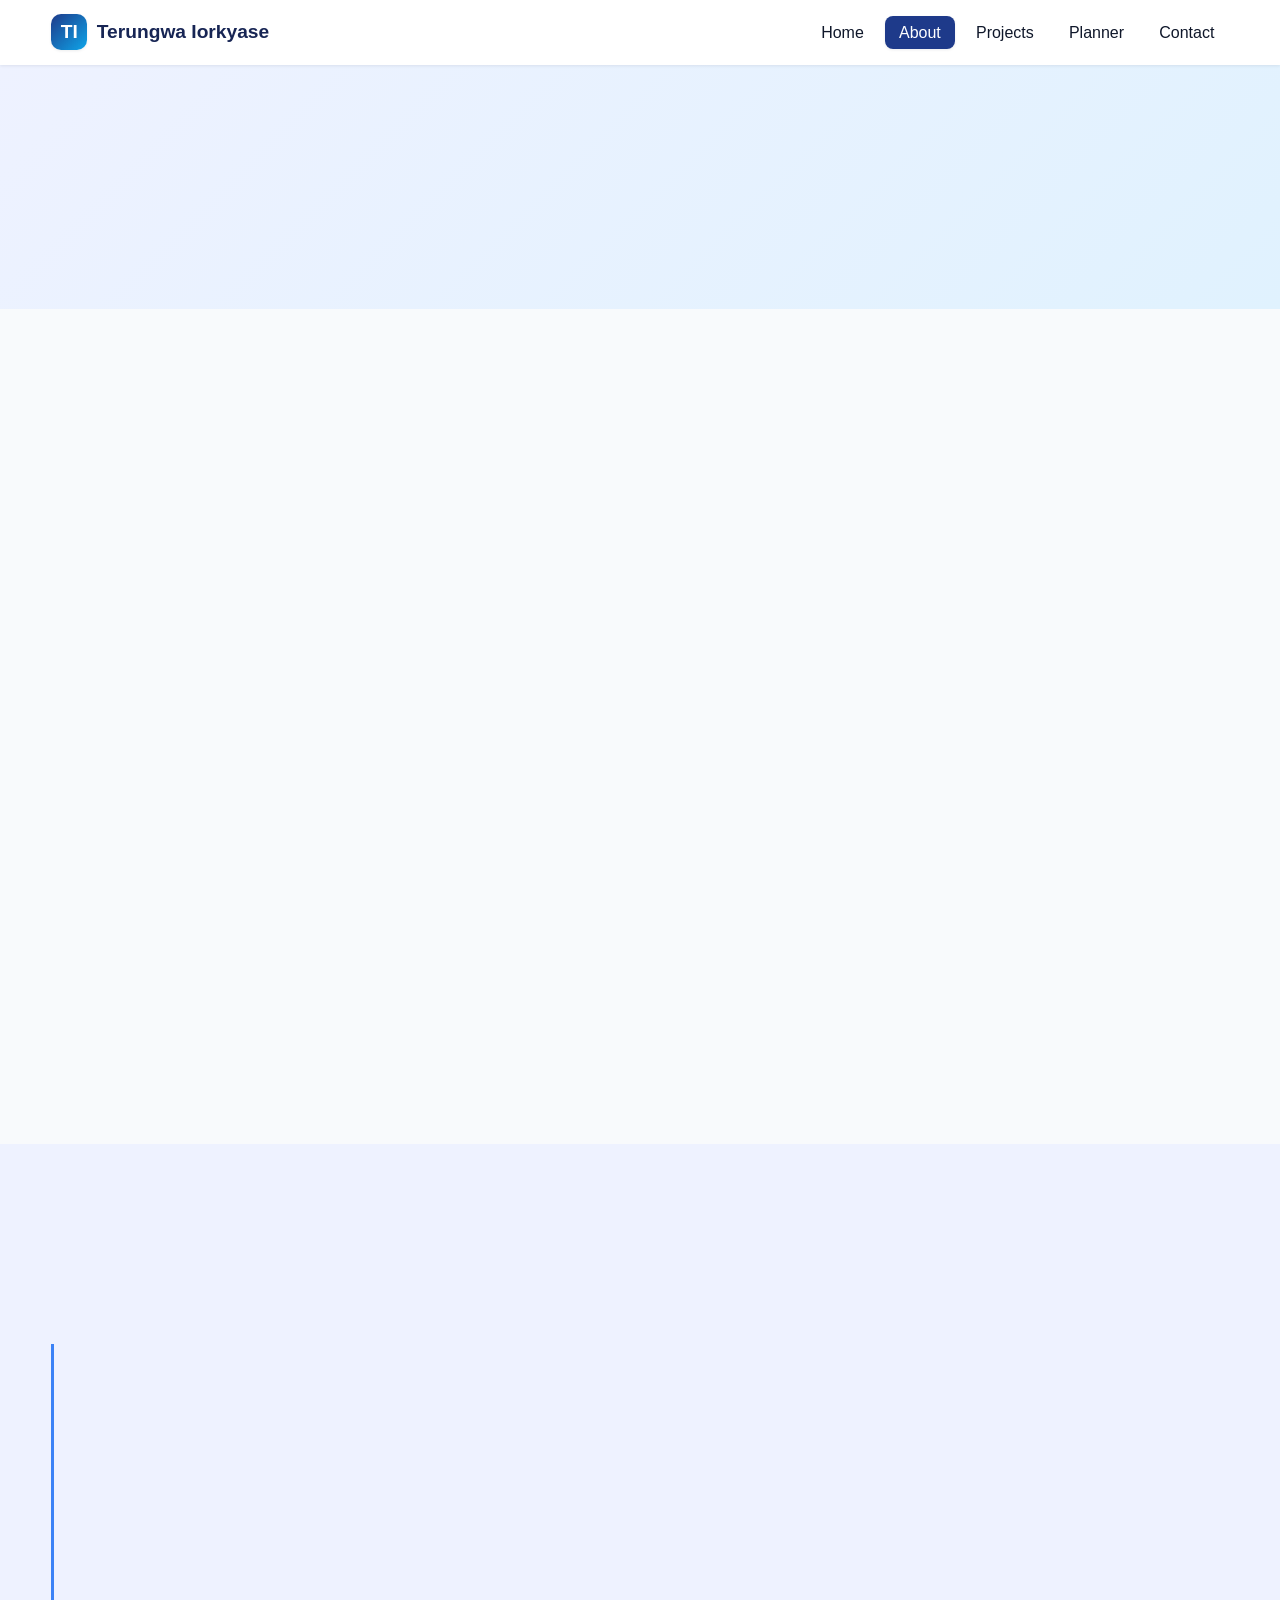
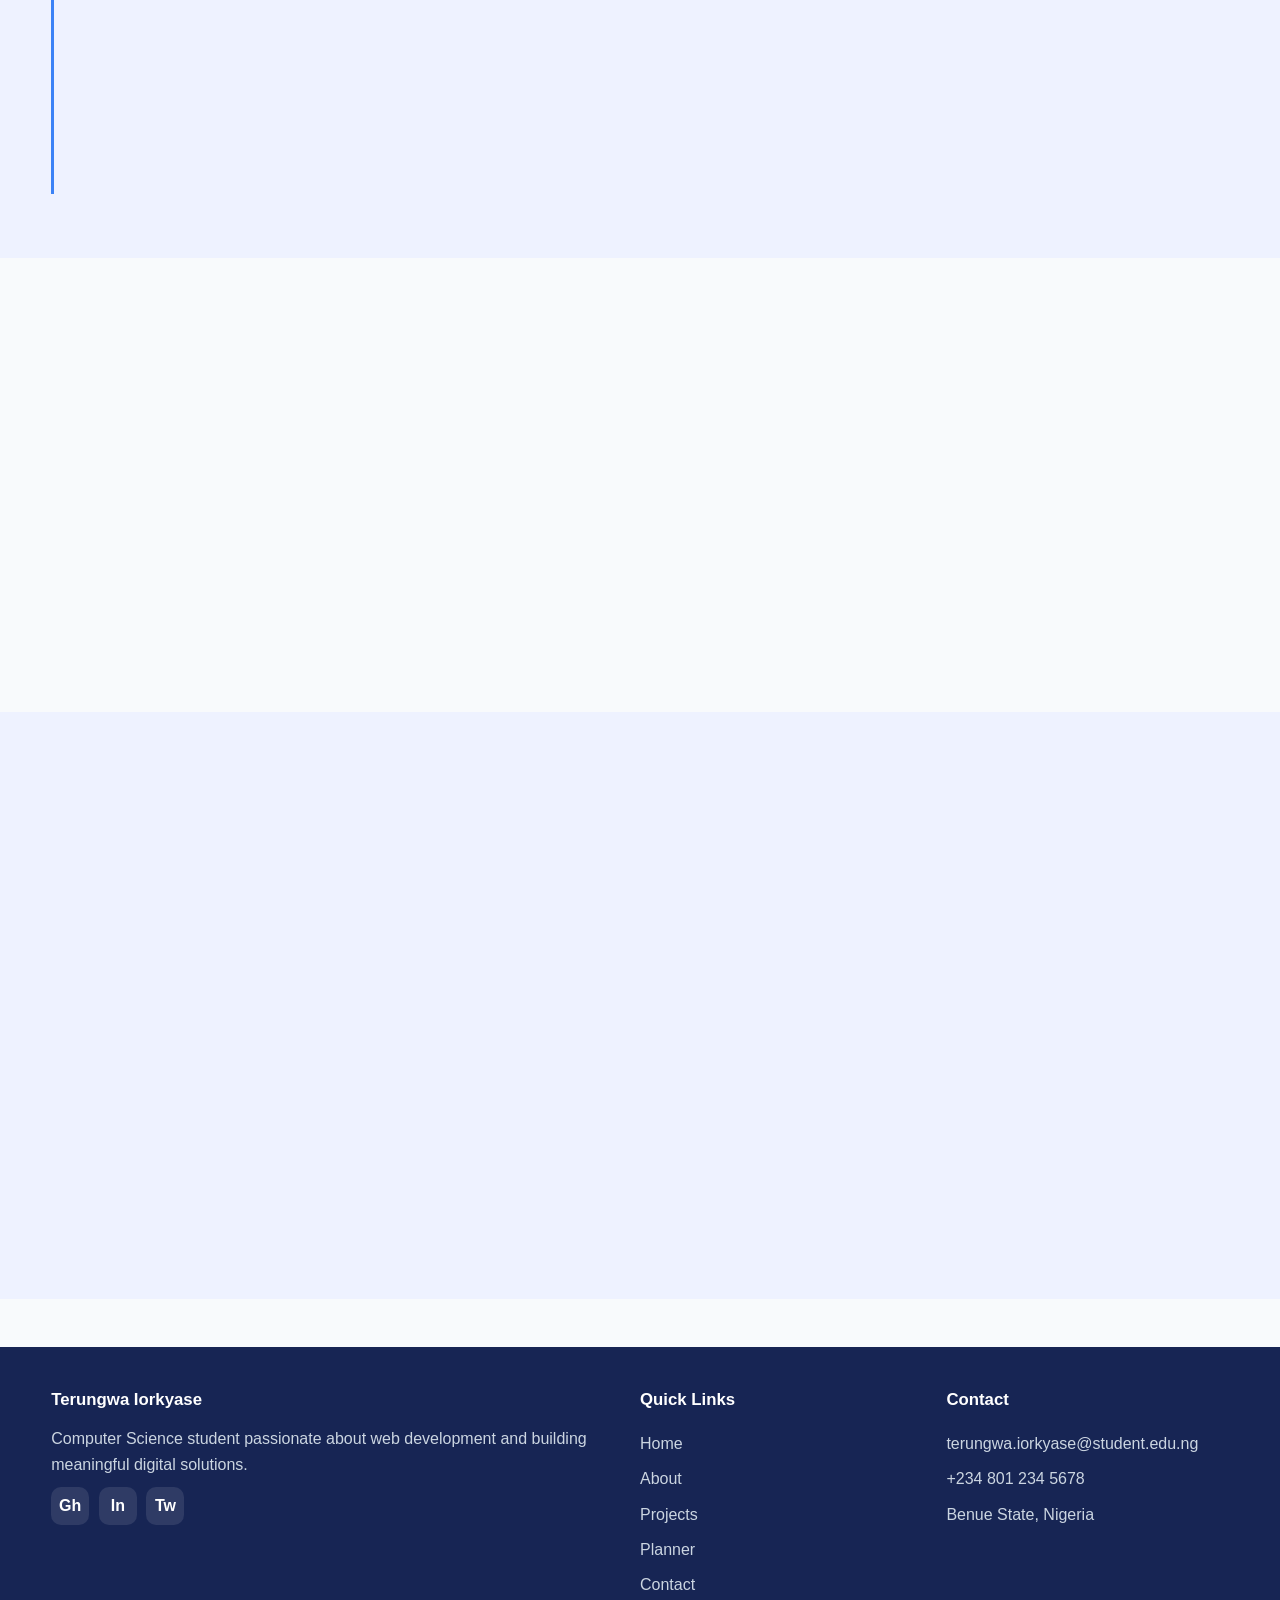
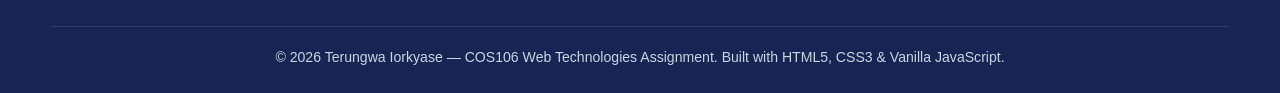
==== about.html @ b5530bde "Add about page" ====
<!DOCTYPE html>
<html lang="en">
<head>
  <meta charset="UTF-8" />
  <meta name="viewport" content="width=device-width, initial-scale=1.0" />
  <meta name="description" content="About Terungwa Iorkyase - biography, education, skills and aspirations." />
  <title>About | Terungwa Iorkyase</title>
  <link rel="stylesheet" href="css/style.css" />
</head>
<body>

  <!-- ===== Site Header & Navigation ===== -->
  <header class="site-header">
    <div class="container">
      <nav class="nav" aria-label="Main navigation">
        <a href="index.html" class="brand">
          <span class="logo-dot">TI</span>
          <span>Terungwa Iorkyase</span>
        </a>
        <button class="nav-toggle" aria-label="Toggle navigation" aria-expanded="false">
          <span></span><span></span><span></span>
        </button>
        <ul class="nav-links" id="navLinks">
          <li><a href="index.html">Home</a></li>
          <li><a href="about.html" class="active">About</a></li>
          <li><a href="projects.html">Projects</a></li>
          <li><a href="planner.html">Planner</a></li>
          <li><a href="contact.html">Contact</a></li>
        </ul>
      </nav>
    </div>
  </header>

  <main>

    <!-- ===== Page Banner ===== -->
    <section class="hero" style="padding:2.5rem 0;">
      <div class="container">
        <div class="hero-text fade-in" style="text-align:center;max-width:720px;margin:0 auto;">
          <span class="role">Get to know me</span>
          <h1>About Me</h1>
          <p>My background, my skills, and the goals that keep me motivated.</p>
        </div>
      </div>
    </section>

    <!-- ===== Biography & Skills ===== -->
    <section class="section">
      <div class="container">
        <div class="about-grid">

          <!-- Biography card with profile photo -->
          <article class="bio-card fade-in">

            <!-- Profile photo on About page -->
            <div class="about-profile-photo">
              <!--
                PHOTO: Copy your photo (IMG-20260718-WA0040.jpg)
                into images/ and rename it student.jpg.
              -->
              <img src="images/student.jpeg" alt="Terungwa Iorkyase profile photograph" />
            </div>

            <h3>Biography</h3>
            <p>
              My name is Terungwa Iorkyase, a 200-Level Computer Science student
              committed to learning and growing in the field of Information Technology.
              I am currently enrolled in the COS106 Web Technologies course, which
              has deepened my passion for building websites and digital systems.
            </p>
            <p>
              I believe that technology is a powerful tool for solving real-world
              problems, and I am determined to use my education to make a meaningful
              contribution to my community and to the tech industry in Nigeria.
            </p>

            <h3 style="margin-top:1.5rem;">Career Aspirations</h3>
            <p>
              My goal is to become a professional web developer and software engineer.
              I aspire to work on innovative digital products that improve access to
              education, healthcare and government services across Africa. I also hope
              to mentor young students in my community to pursue STEM careers.
            </p>
          </article>

          <!-- Technical Skills card -->
          <aside class="bio-card fade-in">
            <h3>Technical Skills</h3>
            <div class="skill">
              <div class="skill-head"><span>HTML5 &amp; CSS3</span><span>75%</span></div>
              <div class="bar"><div class="bar-fill" data-width="75"></div></div>
            </div>
            <div class="skill">
              <div class="skill-head"><span>JavaScript</span><span>60%</span></div>
              <div class="bar"><div class="bar-fill" data-width="60"></div></div>
            </div>
            <div class="skill">
              <div class="skill-head"><span>Python</span><span>55%</span></div>
              <div class="bar"><div class="bar-fill" data-width="55"></div></div>
            </div>
            <div class="skill">
              <div class="skill-head"><span>C Programming</span><span>65%</span></div>
              <div class="bar"><div class="bar-fill" data-width="65"></div></div>
            </div>
            <div class="skill">
              <div class="skill-head"><span>Microsoft Office Suite</span><span>85%</span></div>
              <div class="bar"><div class="bar-fill" data-width="85"></div></div>
            </div>
            <div class="skill">
              <div class="skill-head"><span>Problem Solving</span><span>70%</span></div>
              <div class="bar"><div class="bar-fill" data-width="70"></div></div>
            </div>
          </aside>

        </div>
      </div>
    </section>

    <!-- ===== Educational Timeline ===== -->
    <section class="section" style="background:#eef2ff;">
      <div class="container">
        <h2 class="section-title fade-in">Educational Timeline</h2>
        <p class="section-subtitle fade-in">My academic journey so far</p>
        <div class="timeline">
          <div class="timeline-item fade-in">
            <span class="year">2024 &ndash; Present</span>
            <h4>B.Sc. Computer Science &mdash; 200 Level</h4>
            <p>Currently studying at a Nigerian university, taking core courses in Web Technologies (COS106),
               Data Structures, Object-Oriented Programming and Database Management Systems.</p>
          </div>
          <div class="timeline-item fade-in">
            <span class="year">2023 &ndash; 2024</span>
            <h4>B.Sc. Computer Science &mdash; 100 Level</h4>
            <p>Completed first-year courses including Introduction to Computing, Use of English,
               Mathematics for Computing and Introduction to Programming (C language).</p>
          </div>
          <div class="timeline-item fade-in">
            <span class="year">2020 &ndash; 2023</span>
            <h4>Senior Secondary School Certificate (SSCE)</h4>
            <p>Completed WAEC examinations with credits in Mathematics, English Language,
               Physics, Chemistry and Computer Studies. Obtained JAMB UTME for university admission.</p>
          </div>
          <div class="timeline-item fade-in">
            <span class="year">2026</span>
            <h4>COS106 Web Technologies Practical Project</h4>
            <p>Designed and developed this multi-page student portfolio website using only
               HTML5, CSS3 and Vanilla JavaScript as part of the practical examination.</p>
          </div>
        </div>
      </div>
    </section>

    <!-- ===== Hobbies, Interests & Languages ===== -->
    <section class="section">
      <div class="container">
        <div class="two-col">
          <article class="list-card fade-in">
            <h3>Hobbies &amp; Interests</h3>
            <ul>
              <li>Browsing technology news and tutorials</li>
              <li>Watching educational YouTube channels</li>
              <li>Playing football with friends</li>
              <li>Listening to gospel and contemporary music</li>
              <li>Reading motivational and self-development books</li>
              <li>Helping classmates understand course material</li>
            </ul>
          </article>
          <article class="list-card fade-in">
            <h3>Favourite Programming Languages</h3>
            <ul>
              <li>JavaScript &mdash; for interactive web pages</li>
              <li>Python &mdash; for scripting and automation</li>
              <li>C &mdash; for understanding system fundamentals</li>
              <li>HTML5 &mdash; the foundation of every web page</li>
              <li>CSS3 &mdash; for beautiful, responsive layouts</li>
            </ul>
          </article>
        </div>
      </div>
    </section>

    <!-- ===== Personal Strengths Table ===== -->
    <section class="section" style="background:#eef2ff;">
      <div class="container">
        <h2 class="section-title fade-in">Personal Strengths</h2>
        <p class="section-subtitle fade-in">Qualities that support my academic and professional growth</p>
        <div class="table-wrap fade-in">
          <table>
            <thead>
              <tr>
                <th>Strength</th>
                <th>Description</th>
                <th>Level</th>
              </tr>
            </thead>
            <tbody>
              <tr>
                <td>Dedication</td>
                <td>Committed to completing tasks and assignments on time</td>
                <td>High</td>
              </tr>
              <tr>
                <td>Teamwork</td>
                <td>Works cooperatively with course mates on group assignments</td>
                <td>High</td>
              </tr>
              <tr>
                <td>Curiosity</td>
                <td>Eager to learn new technologies and concepts independently</td>
                <td>High</td>
              </tr>
              <tr>
                <td>Communication</td>
                <td>Able to explain ideas clearly in written and spoken form</td>
                <td>Intermediate</td>
              </tr>
              <tr>
                <td>Adaptability</td>
                <td>Adjusts quickly to new tools, environments and instructions</td>
                <td>High</td>
              </tr>
            </tbody>
          </table>
        </div>
      </div>
    </section>

  </main>

  <!-- ===== Footer ===== -->
  <footer class="site-footer">
    <div class="container">
      <div class="footer-grid">
        <div class="footer-col">
          <h4>Terungwa Iorkyase</h4>
          <p>Computer Science student passionate about web development and building meaningful digital solutions.</p>
          <div class="social-links">
            <a href="#" aria-label="GitHub">Gh</a>
            <a href="#" aria-label="LinkedIn">In</a>
            <a href="#" aria-label="Twitter">Tw</a>
          </div>
        </div>
        <div class="footer-col">
          <h4>Quick Links</h4>
          <a href="index.html">Home</a>
          <a href="about.html">About</a>
          <a href="projects.html">Projects</a>
          <a href="planner.html">Planner</a>
          <a href="contact.html">Contact</a>
        </div>
        <div class="footer-col">
          <h4>Contact</h4>
          <a href="mailto:terungwa.iorkyase@student.edu.ng">terungwa.iorkyase@student.edu.ng</a>
          <a href="tel:+2348012345678">+234 801 234 5678</a>
          <a href="#">Benue State, Nigeria</a>
        </div>
      </div>
      <div class="footer-bottom">
        &copy; 2026 Terungwa Iorkyase &mdash; COS106 Web Technologies Assignment.
        Built with HTML5, CSS3 &amp; Vanilla JavaScript.
      </div>
    </div>
  </footer>

  <button class="back-top" aria-label="Back to top">&uarr;</button>
  <script src="js/animation.js"></script>
</body>
</html>
---- css/style.css ----
/* =========================================================
   Student Portfolio & Academic Management - Stylesheet
   COS106 Web Technologies Practical Assignment
   Mobile-first | Flexbox | Grid | CSS Variables
   ========================================================= */

/* ---------- CSS Variables ---------- */
:root {
  --primary: #1e3a8a;
  --primary-dark: #172554;
  --primary-light: #3b82f6;
  --secondary: #0ea5e9;
  --accent: #f59e0b;
  --success: #16a34a;
  --warning: #f59e0b;
  --error: #dc2626;
  --bg: #f8fafc;
  --surface: #ffffff;
  --text: #0f172a;
  --text-muted: #64748b;
  --border: #e2e8f0;
  --shadow-sm: 0 1px 3px rgba(15, 23, 42, 0.08);
  --shadow-md: 0 4px 12px rgba(15, 23, 42, 0.10);
  --shadow-lg: 0 12px 32px rgba(15, 23, 42, 0.14);
  --radius-sm: 8px;
  --radius-md: 14px;
  --radius-lg: 22px;
  --transition: 0.3s ease;
  --font: "Segoe UI", Tahoma, Arial, sans-serif;
  --max-width: 1180px;
}

/* ---------- Reset ---------- */
* {
  margin: 0;
  padding: 0;
  box-sizing: border-box;
}

html {
  scroll-behavior: smooth;
}

body {
  font-family: var(--font);
  color: var(--text);
  background: var(--bg);
  line-height: 1.6;
  overflow-x: hidden;
}

a {
  text-decoration: none;
  color: inherit;
}

ul {
  list-style: none;
}

img {
  max-width: 100%;
  display: block;
}

/* ---------- Layout helpers ---------- */
.container {
  width: 92%;
  max-width: var(--max-width);
  margin: 0 auto;
}

.section {
  padding: 4rem 0;
}

.section-title {
  font-size: 1.9rem;
  color: var(--primary-dark);
  text-align: center;
  margin-bottom: 0.5rem;
  position: relative;
}

.section-subtitle {
  text-align: center;
  color: var(--text-muted);
  margin-bottom: 2.5rem;
}

.section-title::after {
  content: "";
  display: block;
  width: 60px;
  height: 4px;
  background: var(--accent);
  margin: 0.6rem auto 0;
  border-radius: 4px;
}

/* ---------- Header & Navigation ---------- */
.site-header {
  position: sticky;
  top: 0;
  z-index: 100;
  background: rgba(255, 255, 255, 0.92);
  backdrop-filter: blur(10px);
  box-shadow: var(--shadow-sm);
}

.nav {
  display: flex;
  align-items: center;
  justify-content: space-between;
  padding: 0.9rem 0;
}

.brand {
  display: flex;
  align-items: center;
  gap: 0.6rem;
  font-weight: 700;
  font-size: 1.2rem;
  color: var(--primary-dark);
}

.brand .logo-dot {
  width: 36px;
  height: 36px;
  border-radius: 10px;
  background: linear-gradient(135deg, var(--primary), var(--secondary));
  display: grid;
  place-items: center;
  color: #fff;
  font-weight: 800;
  box-shadow: var(--shadow-sm);
}

.nav-links {
  display: flex;
  gap: 0.4rem;
  align-items: center;
}

.nav-links a {
  padding: 0.5rem 0.9rem;
  border-radius: var(--radius-sm);
  font-weight: 500;
  color: var(--text);
  transition: var(--transition);
}

.nav-links a:hover {
  background: var(--primary);
  color: #fff;
}

.nav-links a.active {
  background: var(--primary);
  color: #fff;
  box-shadow: var(--shadow-sm);
}

.nav-toggle {
  display: none;
  flex-direction: column;
  gap: 5px;
  background: none;
  border: none;
  cursor: pointer;
  padding: 6px;
}

.nav-toggle span {
  width: 26px;
  height: 3px;
  background: var(--primary-dark);
  border-radius: 3px;
  transition: var(--transition);
}

/* ---------- Buttons ---------- */
.btn {
  display: inline-flex;
  align-items: center;
  gap: 0.5rem;
  padding: 0.75rem 1.4rem;
  border-radius: var(--radius-sm);
  font-weight: 600;
  border: 2px solid transparent;
  cursor: pointer;
  transition: var(--transition);
  font-size: 0.95rem;
}

.btn-primary {
  background: var(--primary);
  color: #fff;
  box-shadow: var(--shadow-sm);
}

.btn-primary:hover {
  background: var(--primary-dark);
  transform: translateY(-2px);
  box-shadow: var(--shadow-md);
}

.btn-outline {
  background: transparent;
  border-color: var(--primary);
  color: var(--primary);
}

.btn-outline:hover {
  background: var(--primary);
  color: #fff;
  transform: translateY(-2px);
}

.btn-accent {
  background: var(--accent);
  color: #fff;
}

.btn-accent:hover {
  background: #d97706;
  transform: translateY(-2px);
}

.btn-ghost {
  background: transparent;
  color: var(--text-muted);
  border-color: var(--border);
}

.btn-ghost:hover {
  background: var(--surface);
  color: var(--primary);
}

/* ---------- Hero ---------- */
.hero {
  position: relative;
  padding: 4rem 0 3rem;
  background: linear-gradient(135deg, #eef2ff 0%, #e0f2fe 100%);
  overflow: hidden;
}

.hero-grid {
  display: grid;
  grid-template-columns: 1fr;
  gap: 2.5rem;
  align-items: center;
}

.hero-text h1 {
  font-size: 2.4rem;
  line-height: 1.15;
  color: var(--primary-dark);
  margin-bottom: 0.6rem;
}

.hero-text .role {
  color: var(--secondary);
  font-weight: 600;
  font-size: 1.05rem;
  margin-bottom: 1rem;
  display: inline-block;
}

.hero-text p {
  color: var(--text-muted);
  margin-bottom: 1.6rem;
  max-width: 540px;
}

.hero-actions {
  display: flex;
  gap: 0.8rem;
  flex-wrap: wrap;
}

.hero-photo {
  justify-self: center;
  position: relative;
}

.hero-photo .photo-frame {
  width: 280px;
  height: 320px;
  border-radius: var(--radius-lg);
  background: linear-gradient(135deg, var(--primary), var(--secondary));
  padding: 6px;
  box-shadow: var(--shadow-lg);
  transform: rotate(-3deg);
  transition: var(--transition);
}

.hero-photo .photo-frame:hover {
  transform: rotate(0deg) scale(1.02);
}

.hero-photo .photo-frame img {
  width: 100%;
  height: 100%;
  object-fit: cover;
  object-position: top center;
  border-radius: calc(var(--radius-lg) - 6px);
}

.hero-blob {
  position: absolute;
  width: 320px;
  height: 320px;
  background: radial-gradient(circle, rgba(14, 165, 233, 0.25), transparent 70%);
  top: -40px;
  right: -60px;
  z-index: -1;
  filter: blur(20px);
}

/* ---------- Skills preview ---------- */
.skills-preview {
  display: flex;
  flex-wrap: wrap;
  gap: 0.6rem;
  margin-top: 1.4rem;
}

.chip {
  background: var(--surface);
  padding: 0.4rem 0.9rem;
  border-radius: 999px;
  font-size: 0.85rem;
  font-weight: 500;
  color: var(--primary-dark);
  box-shadow: var(--shadow-sm);
  border: 1px solid var(--border);
}

/* ---------- Stats cards ---------- */
.stats-grid {
  display: grid;
  grid-template-columns: repeat(auto-fit, minmax(160px, 1fr));
  gap: 1.2rem;
}

.stat-card {
  background: var(--surface);
  padding: 1.6rem 1.2rem;
  border-radius: var(--radius-md);
  text-align: center;
  box-shadow: var(--shadow-sm);
  border: 1px solid var(--border);
  transition: var(--transition);
}

.stat-card:hover {
  transform: translateY(-4px);
  box-shadow: var(--shadow-md);
}

.stat-card .stat-num {
  font-size: 2.2rem;
  font-weight: 800;
  color: var(--primary);
  display: block;
}

.stat-card .stat-label {
  color: var(--text-muted);
  font-size: 0.9rem;
  margin-top: 0.3rem;
}

/* ---------- Featured project ---------- */
.featured {
  display: grid;
  grid-template-columns: 1fr;
  gap: 2rem;
  align-items: center;
  background: var(--surface);
  padding: 2rem;
  border-radius: var(--radius-lg);
  box-shadow: var(--shadow-md);
  border: 1px solid var(--border);
}

.featured img {
  border-radius: var(--radius-md);
  width: 100%;
  height: 240px;
  object-fit: cover;
}

.featured h3 {
  color: var(--primary-dark);
  margin-bottom: 0.6rem;
}

.featured p {
  color: var(--text-muted);
  margin-bottom: 1rem;
}

/* ---------- Quote ---------- */
.quote {
  text-align: center;
  padding: 3rem 1rem;
  background: linear-gradient(135deg, var(--primary-dark), var(--primary));
  color: #fff;
  border-radius: var(--radius-lg);
  position: relative;
  overflow: hidden;
}

.quote::before {
  content: "\201C";
  position: absolute;
  top: -20px;
  left: 20px;
  font-size: 9rem;
  opacity: 0.15;
  font-family: Georgia, serif;
}

.quote p {
  font-size: 1.3rem;
  font-style: italic;
  max-width: 700px;
  margin: 0 auto 0.8rem;
}

.quote span {
  display: block;
  font-weight: 600;
  opacity: 0.85;
}

/* ---------- About page ---------- */
.about-grid {
  display: grid;
  grid-template-columns: 1fr;
  gap: 2rem;
}

.bio-card {
  background: var(--surface);
  padding: 2rem;
  border-radius: var(--radius-md);
  box-shadow: var(--shadow-sm);
  border: 1px solid var(--border);
}

.bio-card h3 {
  color: var(--primary-dark);
  margin-bottom: 0.8rem;
}

.bio-card p {
  color: var(--text-muted);
  margin-bottom: 0.8rem;
}

/* About profile photo */
.about-profile-photo {
  width: 180px;
  height: 200px;
  border-radius: var(--radius-md);
  overflow: hidden;
  margin: 0 auto 1.5rem;
  border: 4px solid var(--primary-light);
  box-shadow: var(--shadow-md);
}

.about-profile-photo img {
  width: 100%;
  height: 100%;
  object-fit: cover;
  object-position: top center;
}

/* Skills progress bars */
.skill {
  margin-bottom: 1rem;
}

.skill-head {
  display: flex;
  justify-content: space-between;
  margin-bottom: 0.35rem;
  font-weight: 500;
  font-size: 0.92rem;
}

.bar {
  height: 10px;
  background: var(--border);
  border-radius: 999px;
  overflow: hidden;
}

.bar-fill {
  height: 100%;
  background: linear-gradient(90deg, var(--primary), var(--secondary));
  border-radius: 999px;
  width: 0;
  transition: width 1.2s ease;
}

/* Timeline */
.timeline {
  position: relative;
  margin-top: 1.5rem;
  padding-left: 1.5rem;
  border-left: 3px solid var(--primary-light);
}

.timeline-item {
  position: relative;
  padding: 0 0 1.5rem 1.2rem;
}

.timeline-item::before {
  content: "";
  position: absolute;
  left: -1.65rem;
  top: 4px;
  width: 14px;
  height: 14px;
  background: var(--accent);
  border: 3px solid var(--surface);
  border-radius: 50%;
  box-shadow: var(--shadow-sm);
}

.timeline-item .year {
  font-weight: 700;
  color: var(--primary);
  font-size: 0.9rem;
}

.timeline-item h4 {
  margin: 0.2rem 0 0.3rem;
  color: var(--primary-dark);
}

.timeline-item p {
  color: var(--text-muted);
  font-size: 0.92rem;
}

/* Hobbies / interests lists */
.two-col {
  display: grid;
  grid-template-columns: 1fr;
  gap: 1.5rem;
}

.list-card {
  background: var(--surface);
  padding: 1.5rem;
  border-radius: var(--radius-md);
  box-shadow: var(--shadow-sm);
  border: 1px solid var(--border);
}

.list-card h3 {
  color: var(--primary-dark);
  margin-bottom: 0.8rem;
  font-size: 1.1rem;
}

.list-card ul li {
  padding: 0.4rem 0;
  color: var(--text-muted);
  border-bottom: 1px dashed var(--border);
  display: flex;
  align-items: center;
  gap: 0.5rem;
}

.list-card ul li:last-child {
  border-bottom: none;
}

.list-card ul li::before {
  content: "\25B8";
  color: var(--accent);
  font-weight: 800;
}

/* Table */
.table-wrap {
  overflow-x: auto;
  border-radius: var(--radius-md);
  box-shadow: var(--shadow-sm);
}

table {
  width: 100%;
  border-collapse: collapse;
  background: var(--surface);
}

th,
td {
  padding: 0.85rem 1rem;
  text-align: left;
  border-bottom: 1px solid var(--border);
}

th {
  background: var(--primary);
  color: #fff;
  font-weight: 600;
}

tr:hover td {
  background: #f1f5f9;
}

/* ---------- Projects page ---------- */
.projects-grid {
  display: grid;
  grid-template-columns: repeat(auto-fit, minmax(280px, 1fr));
  gap: 1.6rem;
}

.project-card {
  background: var(--surface);
  border-radius: var(--radius-md);
  overflow: hidden;
  box-shadow: var(--shadow-sm);
  border: 1px solid var(--border);
  transition: var(--transition);
  display: flex;
  flex-direction: column;
}

.project-card:hover {
  transform: translateY(-6px);
  box-shadow: var(--shadow-lg);
}

.project-card .thumb {
  height: 180px;
  overflow: hidden;
}

.project-card .thumb img {
  width: 100%;
  height: 100%;
  object-fit: cover;
  transition: transform 0.5s ease;
}

.project-card:hover .thumb img {
  transform: scale(1.08);
}

.project-card .body {
  padding: 1.2rem;
  display: flex;
  flex-direction: column;
  flex: 1;
}

.project-card h3 {
  color: var(--primary-dark);
  margin-bottom: 0.5rem;
}

.project-card p {
  color: var(--text-muted);
  font-size: 0.93rem;
  margin-bottom: 0.9rem;
  flex: 1;
}

/* Sample project badge */
.sample-badge {
  display: inline-block;
  background: #fef3c7;
  color: #b45309;
  font-size: 0.72rem;
  font-weight: 700;
  padding: 0.2rem 0.6rem;
  border-radius: 999px;
  margin-bottom: 0.5rem;
  text-transform: uppercase;
  letter-spacing: 0.05em;
}

.tech-tags {
  display: flex;
  flex-wrap: wrap;
  gap: 0.4rem;
  margin-bottom: 1rem;
}

.tech-tags span {
  background: #eef2ff;
  color: var(--primary);
  padding: 0.25rem 0.7rem;
  border-radius: 999px;
  font-size: 0.78rem;
  font-weight: 500;
}

.project-actions {
  display: flex;
  gap: 0.6rem;
}

.project-actions .btn {
  padding: 0.5rem 1rem;
  font-size: 0.85rem;
  flex: 1;
  justify-content: center;
}

/* ---------- Planner page ---------- */
.planner-stats {
  display: grid;
  grid-template-columns: repeat(auto-fit, minmax(140px, 1fr));
  gap: 1rem;
  margin-bottom: 2rem;
}

.planner-stat {
  background: var(--surface);
  padding: 1.2rem;
  border-radius: var(--radius-md);
  text-align: center;
  box-shadow: var(--shadow-sm);
  border: 1px solid var(--border);
}

.planner-stat .num {
  font-size: 2rem;
  font-weight: 800;
  color: var(--primary);
}

.planner-stat.pending .num {
  color: var(--warning);
}

.planner-stat.done .num {
  color: var(--success);
}

.planner-stat .label {
  color: var(--text-muted);
  font-size: 0.88rem;
}

.planner-form {
  display: flex;
  gap: 0.6rem;
  margin-bottom: 1.5rem;
  flex-wrap: wrap;
}

.planner-form input {
  flex: 1;
  min-width: 220px;
  padding: 0.75rem 1rem;
  border: 2px solid var(--border);
  border-radius: var(--radius-sm);
  font-size: 0.95rem;
  transition: var(--transition);
}

.planner-form input:focus {
  outline: none;
  border-color: var(--primary);
}

.planner-form select {
  padding: 0.75rem 1rem;
  border: 2px solid var(--border);
  border-radius: var(--radius-sm);
  background: var(--surface);
  font-size: 0.95rem;
  cursor: pointer;
}

.task-list {
  display: flex;
  flex-direction: column;
  gap: 0.7rem;
}

.task-item {
  display: flex;
  align-items: center;
  gap: 0.8rem;
  background: var(--surface);
  padding: 0.9rem 1.1rem;
  border-radius: var(--radius-sm);
  box-shadow: var(--shadow-sm);
  border: 1px solid var(--border);
  transition: var(--transition);
  animation: slideIn 0.3s ease;
}

.task-item:hover {
  box-shadow: var(--shadow-md);
}

.task-item input[type="checkbox"] {
  width: 20px;
  height: 20px;
  cursor: pointer;
  accent-color: var(--primary);
}

.task-item .task-text {
  flex: 1;
  font-size: 0.95rem;
}

.task-item.completed .task-text {
  text-decoration: line-through;
  color: var(--text-muted);
}

.task-item .priority-tag {
  font-size: 0.75rem;
  padding: 0.2rem 0.6rem;
  border-radius: 999px;
  font-weight: 600;
}

.priority-tag.high {
  background: #fee2e2;
  color: var(--error);
}

.priority-tag.medium {
  background: #fef3c7;
  color: #b45309;
}

.priority-tag.low {
  background: #dcfce7;
  color: var(--success);
}

.task-item .delete-btn {
  background: transparent;
  border: none;
  color: var(--error);
  cursor: pointer;
  font-size: 1.1rem;
  padding: 0.2rem 0.5rem;
  border-radius: var(--radius-sm);
  transition: var(--transition);
}

.task-item .delete-btn:hover {
  background: #fee2e2;
}

.empty-state {
  text-align: center;
  padding: 3rem 1rem;
  color: var(--text-muted);
}

.empty-state .icon {
  font-size: 3rem;
  margin-bottom: 0.8rem;
}

/* ---------- Contact page ---------- */
.contact-grid {
  display: grid;
  grid-template-columns: 1fr;
  gap: 2rem;
}

.contact-info {
  background: linear-gradient(135deg, var(--primary-dark), var(--primary));
  color: #fff;
  padding: 2rem;
  border-radius: var(--radius-md);
}

.contact-info h3 {
  margin-bottom: 1rem;
  font-size: 1.3rem;
}

.contact-info p {
  opacity: 0.9;
  margin-bottom: 1.4rem;
}

.contact-info ul li {
  padding: 0.6rem 0;
  display: flex;
  align-items: center;
  gap: 0.7rem;
  border-bottom: 1px solid rgba(255, 255, 255, 0.15);
}

.contact-info ul li:last-child {
  border-bottom: none;
}

.contact-info .ic {
  width: 32px;
  height: 32px;
  border-radius: 8px;
  background: rgba(255, 255, 255, 0.15);
  display: grid;
  place-items: center;
  font-weight: 700;
}

.contact-form {
  background: var(--surface);
  padding: 2rem;
  border-radius: var(--radius-md);
  box-shadow: var(--shadow-sm);
  border: 1px solid var(--border);
}

.form-group {
  margin-bottom: 1.1rem;
}

.form-group label {
  display: block;
  margin-bottom: 0.4rem;
  font-weight: 500;
  font-size: 0.92rem;
  color: var(--text);
}

.form-group input,
.form-group textarea,
.form-group select {
  width: 100%;
  padding: 0.75rem 1rem;
  border: 2px solid var(--border);
  border-radius: var(--radius-sm);
  font-size: 0.95rem;
  font-family: var(--font);
  transition: var(--transition);
}

.form-group input:focus,
.form-group textarea:focus {
  outline: none;
  border-color: var(--primary);
  box-shadow: 0 0 0 3px rgba(30, 58, 138, 0.1);
}

.form-group textarea {
  resize: vertical;
  min-height: 120px;
}

.form-group .error {
  color: var(--error);
  font-size: 0.82rem;
  margin-top: 0.3rem;
  display: none;
}

.form-group.invalid input,
.form-group.invalid textarea {
  border-color: var(--error);
}

.form-group.invalid .error {
  display: block;
}

.success-msg {
  background: #dcfce7;
  color: #166534;
  padding: 1rem 1.2rem;
  border-radius: var(--radius-sm);
  margin-bottom: 1rem;
  border: 1px solid #86efac;
  display: none;
  font-weight: 500;
}

.success-msg.show {
  display: block;
  animation: slideIn 0.4s ease;
}

/* ---------- Footer ---------- */
.site-footer {
  background: var(--primary-dark);
  color: #cbd5e1;
  padding: 2.5rem 0 1.5rem;
  margin-top: 3rem;
}

.footer-grid {
  display: grid;
  grid-template-columns: 1fr;
  gap: 1.5rem;
  margin-bottom: 1.5rem;
}

.footer-col h4 {
  color: #fff;
  margin-bottom: 0.8rem;
  font-size: 1.05rem;
}

.footer-col a {
  display: block;
  padding: 0.3rem 0;
  color: #cbd5e1;
  transition: var(--transition);
}

.footer-col a:hover {
  color: var(--accent);
  padding-left: 4px;
}

.footer-bottom {
  text-align: center;
  padding-top: 1.2rem;
  border-top: 1px solid rgba(255, 255, 255, 0.1);
  font-size: 0.88rem;
}

.social-links {
  display: flex;
  gap: 0.6rem;
  margin-top: 0.6rem;
}

.social-links a {
  width: 38px;
  height: 38px;
  border-radius: 10px;
  background: rgba(255, 255, 255, 0.1);
  display: grid;
  place-items: center;
  color: #fff;
  font-weight: 700;
  transition: var(--transition);
}

.social-links a:hover {
  background: var(--accent);
  transform: translateY(-2px);
}

/* ---------- Back to top button ---------- */
.back-top {
  position: fixed;
  bottom: 24px;
  right: 24px;
  width: 48px;
  height: 48px;
  border-radius: 50%;
  background: var(--primary);
  color: #fff;
  border: none;
  cursor: pointer;
  font-size: 1.3rem;
  box-shadow: var(--shadow-md);
  opacity: 0;
  visibility: hidden;
  transform: translateY(20px);
  transition: var(--transition);
  z-index: 90;
}

.back-top.show {
  opacity: 1;
  visibility: visible;
  transform: translateY(0);
}

.back-top:hover {
  background: var(--primary-dark);
  transform: translateY(-3px);
}

/* ---------- Animations ---------- */
@keyframes slideIn {
  from {
    opacity: 0;
    transform: translateY(10px);
  }
  to {
    opacity: 1;
    transform: translateY(0);
  }
}

.fade-in {
  opacity: 0;
  transform: translateY(30px);
  transition: opacity 0.7s ease, transform 0.7s ease;
}

.fade-in.visible {
  opacity: 1;
  transform: translateY(0);
}

/* ---------- Media Queries ---------- */
@media (min-width: 768px) {
  .hero-grid {
    grid-template-columns: 1.2fr 1fr;
  }
  .hero-text h1 {
    font-size: 3rem;
  }
  .featured {
    grid-template-columns: 1fr 1fr;
  }
  .about-grid {
    grid-template-columns: 1.5fr 1fr;
  }
  .two-col {
    grid-template-columns: 1fr 1fr;
  }
  .contact-grid {
    grid-template-columns: 1fr 1.4fr;
  }
  .footer-grid {
    grid-template-columns: 2fr 1fr 1fr;
  }
}

@media (max-width: 768px) {
  .nav-toggle {
    display: flex;
  }
  .nav-links {
    position: absolute;
    top: 100%;
    left: 0;
    right: 0;
    background: var(--surface);
    flex-direction: column;
    align-items: stretch;
    padding: 1rem;
    gap: 0.3rem;
    box-shadow: var(--shadow-md);
    transform: translateY(-120%);
    transition: var(--transition);
    visibility: hidden;
  }
  .nav-links.open {
    transform: translateY(0);
    visibility: visible;
  }
  .nav-links a {
    padding: 0.7rem 1rem;
  }
  .section-title {
    font-size: 1.6rem;
  }
}

@media (min-width: 1024px) {
  .hero-text h1 {
    font-size: 3.3rem;
  }
}
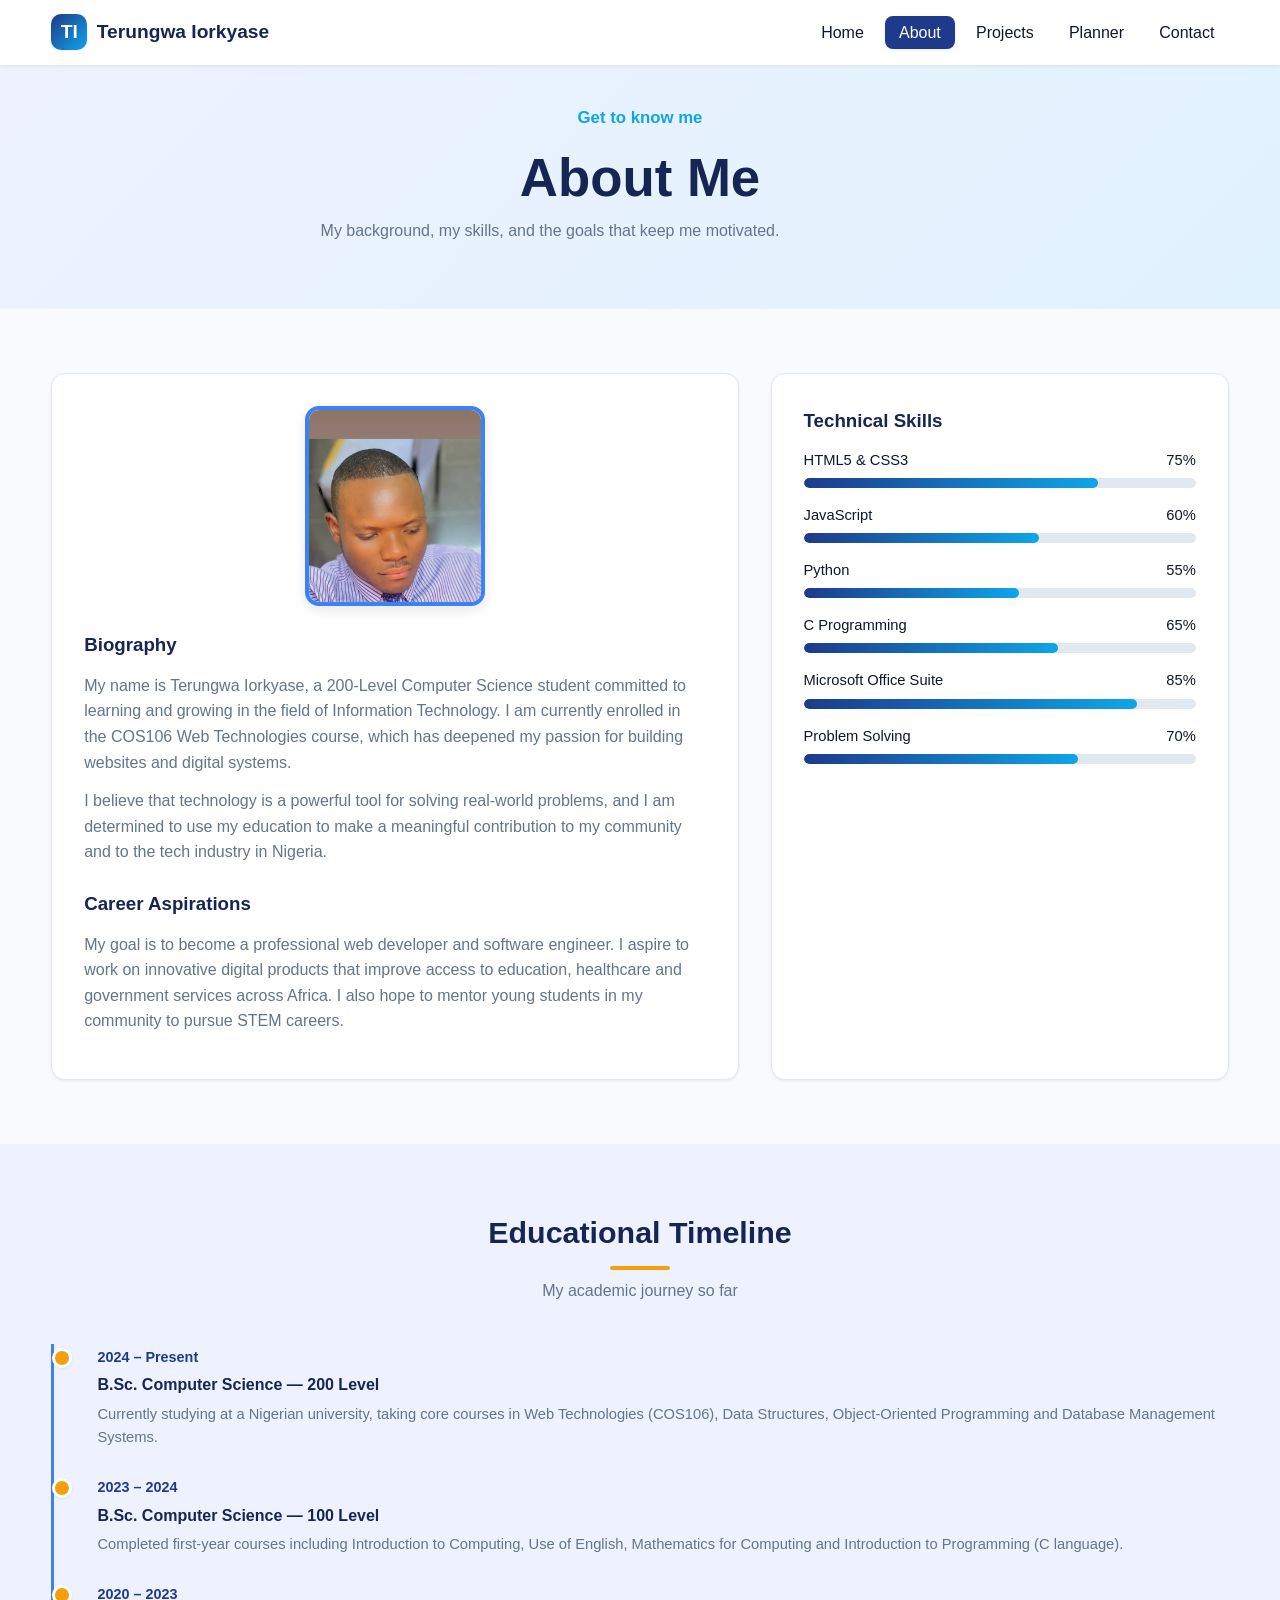
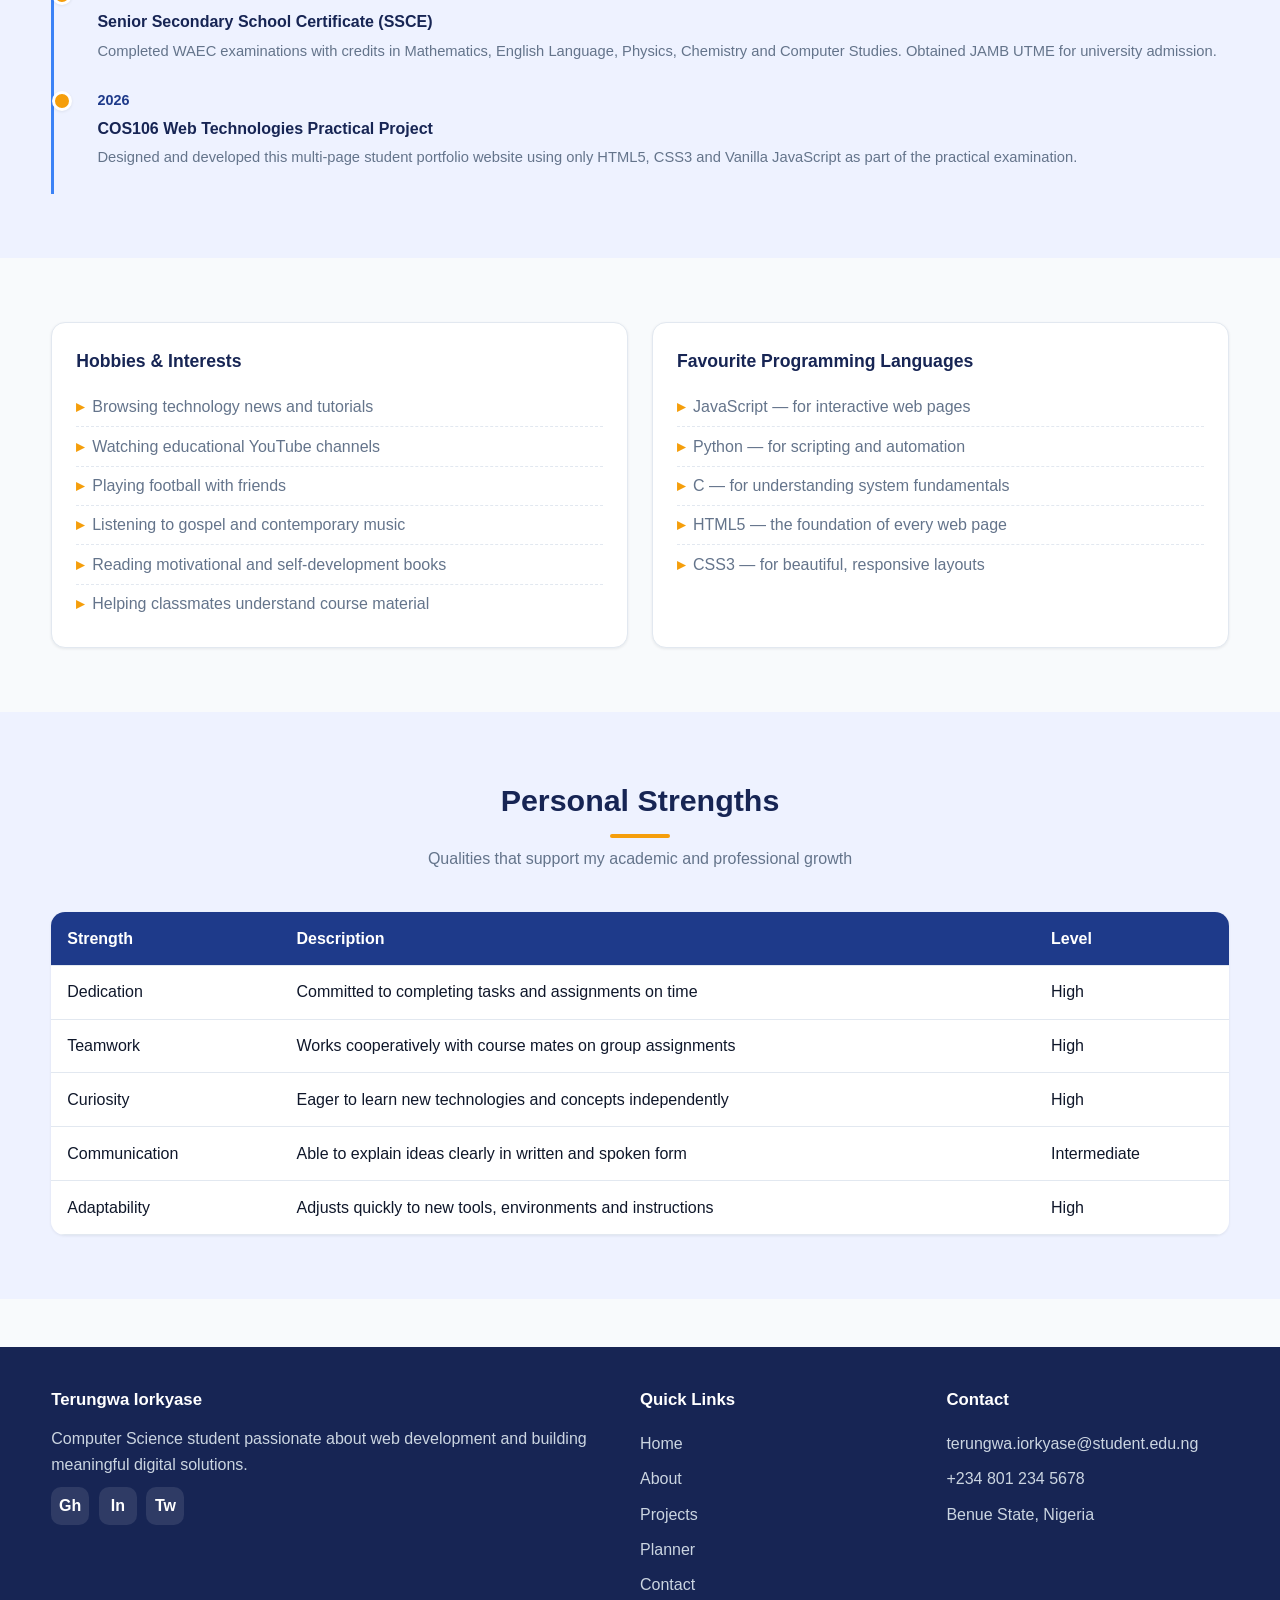
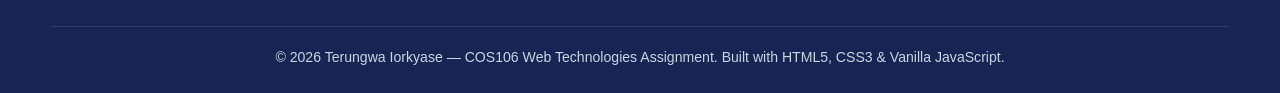
==== commit 672a6705: "Modify project structure and files" ====
--- a/about.html
+++ b/about.html
@@ -9,7 +9,7 @@
 </head>
 <body>
 
-  <!-- ===== Site Header & Navigation ===== -->
+  <!-- Header -->
   <header class="site-header">
     <div class="container">
       <nav class="nav" aria-label="Main navigation">
@@ -33,7 +33,7 @@
 
   <main>
 
-    <!-- ===== Page Banner ===== -->
+    <!-- Banner -->
     <section class="hero" style="padding:2.5rem 0;">
       <div class="container">
         <div class="hero-text fade-in" style="text-align:center;max-width:720px;margin:0 auto;">
@@ -44,20 +44,15 @@
       </div>
     </section>
 
-    <!-- ===== Biography & Skills ===== -->
+    <!-- Bio & Skills -->
     <section class="section">
       <div class="container">
         <div class="about-grid">
 
-          <!-- Biography card with profile photo -->
           <article class="bio-card fade-in">
 
-            <!-- Profile photo on About page -->
             <div class="about-profile-photo">
-              <!--
-                PHOTO: Copy your photo (IMG-20260718-WA0040.jpg)
-                into images/ and rename it student.jpg.
-              -->
+              <!-- Add your photo here as student.jpeg -->
               <img src="images/student.jpeg" alt="Terungwa Iorkyase profile photograph" />
             </div>
 
@@ -83,7 +78,6 @@
             </p>
           </article>
 
-          <!-- Technical Skills card -->
           <aside class="bio-card fade-in">
             <h3>Technical Skills</h3>
             <div class="skill">
@@ -116,7 +110,7 @@
       </div>
     </section>
 
-    <!-- ===== Educational Timeline ===== -->
+    <!-- Timeline -->
     <section class="section" style="background:#eef2ff;">
       <div class="container">
         <h2 class="section-title fade-in">Educational Timeline</h2>
@@ -150,7 +144,7 @@
       </div>
     </section>
 
-    <!-- ===== Hobbies, Interests & Languages ===== -->
+    <!-- Hobbies -->
     <section class="section">
       <div class="container">
         <div class="two-col">
@@ -179,7 +173,7 @@
       </div>
     </section>
 
-    <!-- ===== Personal Strengths Table ===== -->
+    <!-- Strengths -->
     <section class="section" style="background:#eef2ff;">
       <div class="container">
         <h2 class="section-title fade-in">Personal Strengths</h2>
@@ -227,7 +221,7 @@
 
   </main>
 
-  <!-- ===== Footer ===== -->
+  <!-- Footer -->
   <footer class="site-footer">
     <div class="container">
       <div class="footer-grid">
--- a/css/style.css
+++ b/css/style.css
@@ -1,10 +1,5 @@
-/* =========================================================
-   Student Portfolio & Academic Management - Stylesheet
-   COS106 Web Technologies Practical Assignment
-   Mobile-first | Flexbox | Grid | CSS Variables
-   ========================================================= */
-
-/* ---------- CSS Variables ---------- */
+/* styles */
+
 :root {
   --primary: #1e3a8a;
   --primary-dark: #172554;
@@ -30,7 +25,6 @@
   --max-width: 1180px;
 }
 
-/* ---------- Reset ---------- */
 * {
   margin: 0;
   padding: 0;
@@ -63,7 +57,6 @@
   display: block;
 }
 
-/* ---------- Layout helpers ---------- */
 .container {
   width: 92%;
   max-width: var(--max-width);
@@ -98,7 +91,6 @@
   border-radius: 4px;
 }
 
-/* ---------- Header & Navigation ---------- */
 .site-header {
   position: sticky;
   top: 0;
@@ -179,7 +171,6 @@
   transition: var(--transition);
 }
 
-/* ---------- Buttons ---------- */
 .btn {
   display: inline-flex;
   align-items: center;
@@ -238,7 +229,6 @@
   color: var(--primary);
 }
 
-/* ---------- Hero ---------- */
 .hero {
   position: relative;
   padding: 4rem 0 3rem;
@@ -319,7 +309,6 @@
   filter: blur(20px);
 }
 
-/* ---------- Skills preview ---------- */
 .skills-preview {
   display: flex;
   flex-wrap: wrap;
@@ -338,7 +327,6 @@
   border: 1px solid var(--border);
 }
 
-/* ---------- Stats cards ---------- */
 .stats-grid {
   display: grid;
   grid-template-columns: repeat(auto-fit, minmax(160px, 1fr));
@@ -373,7 +361,6 @@
   margin-top: 0.3rem;
 }
 
-/* ---------- Featured project ---------- */
 .featured {
   display: grid;
   grid-template-columns: 1fr;
@@ -403,7 +390,6 @@
   margin-bottom: 1rem;
 }
 
-/* ---------- Quote ---------- */
 .quote {
   text-align: center;
   padding: 3rem 1rem;
@@ -437,7 +423,6 @@
   opacity: 0.85;
 }
 
-/* ---------- About page ---------- */
 .about-grid {
   display: grid;
   grid-template-columns: 1fr;
@@ -462,7 +447,6 @@
   margin-bottom: 0.8rem;
 }
 
-/* About profile photo */
 .about-profile-photo {
   width: 180px;
   height: 200px;
@@ -480,7 +464,6 @@
   object-position: top center;
 }
 
-/* Skills progress bars */
 .skill {
   margin-bottom: 1rem;
 }
@@ -508,7 +491,6 @@
   transition: width 1.2s ease;
 }
 
-/* Timeline */
 .timeline {
   position: relative;
   margin-top: 1.5rem;
@@ -550,7 +532,6 @@
   font-size: 0.92rem;
 }
 
-/* Hobbies / interests lists */
 .two-col {
   display: grid;
   grid-template-columns: 1fr;
@@ -590,7 +571,6 @@
   font-weight: 800;
 }
 
-/* Table */
 .table-wrap {
   overflow-x: auto;
   border-radius: var(--radius-md);
@@ -620,7 +600,6 @@
   background: #f1f5f9;
 }
 
-/* ---------- Projects page ---------- */
 .projects-grid {
   display: grid;
   grid-template-columns: repeat(auto-fit, minmax(280px, 1fr));
@@ -678,7 +657,6 @@
   flex: 1;
 }
 
-/* Sample project badge */
 .sample-badge {
   display: inline-block;
   background: #fef3c7;
@@ -720,7 +698,6 @@
   justify-content: center;
 }
 
-/* ---------- Planner page ---------- */
 .planner-stats {
   display: grid;
   grid-template-columns: repeat(auto-fit, minmax(140px, 1fr));
@@ -875,7 +852,6 @@
   margin-bottom: 0.8rem;
 }
 
-/* ---------- Contact page ---------- */
 .contact-grid {
   display: grid;
   grid-template-columns: 1fr;
@@ -997,7 +973,6 @@
   animation: slideIn 0.4s ease;
 }
 
-/* ---------- Footer ---------- */
 .site-footer {
   background: var(--primary-dark);
   color: #cbd5e1;
@@ -1060,7 +1035,6 @@
   transform: translateY(-2px);
 }
 
-/* ---------- Back to top button ---------- */
 .back-top {
   position: fixed;
   bottom: 24px;
@@ -1092,7 +1066,6 @@
   transform: translateY(-3px);
 }
 
-/* ---------- Animations ---------- */
 @keyframes slideIn {
   from {
     opacity: 0;
@@ -1115,7 +1088,6 @@
   transform: translateY(0);
 }
 
-/* ---------- Media Queries ---------- */
 @media (min-width: 768px) {
   .hero-grid {
     grid-template-columns: 1.2fr 1fr;
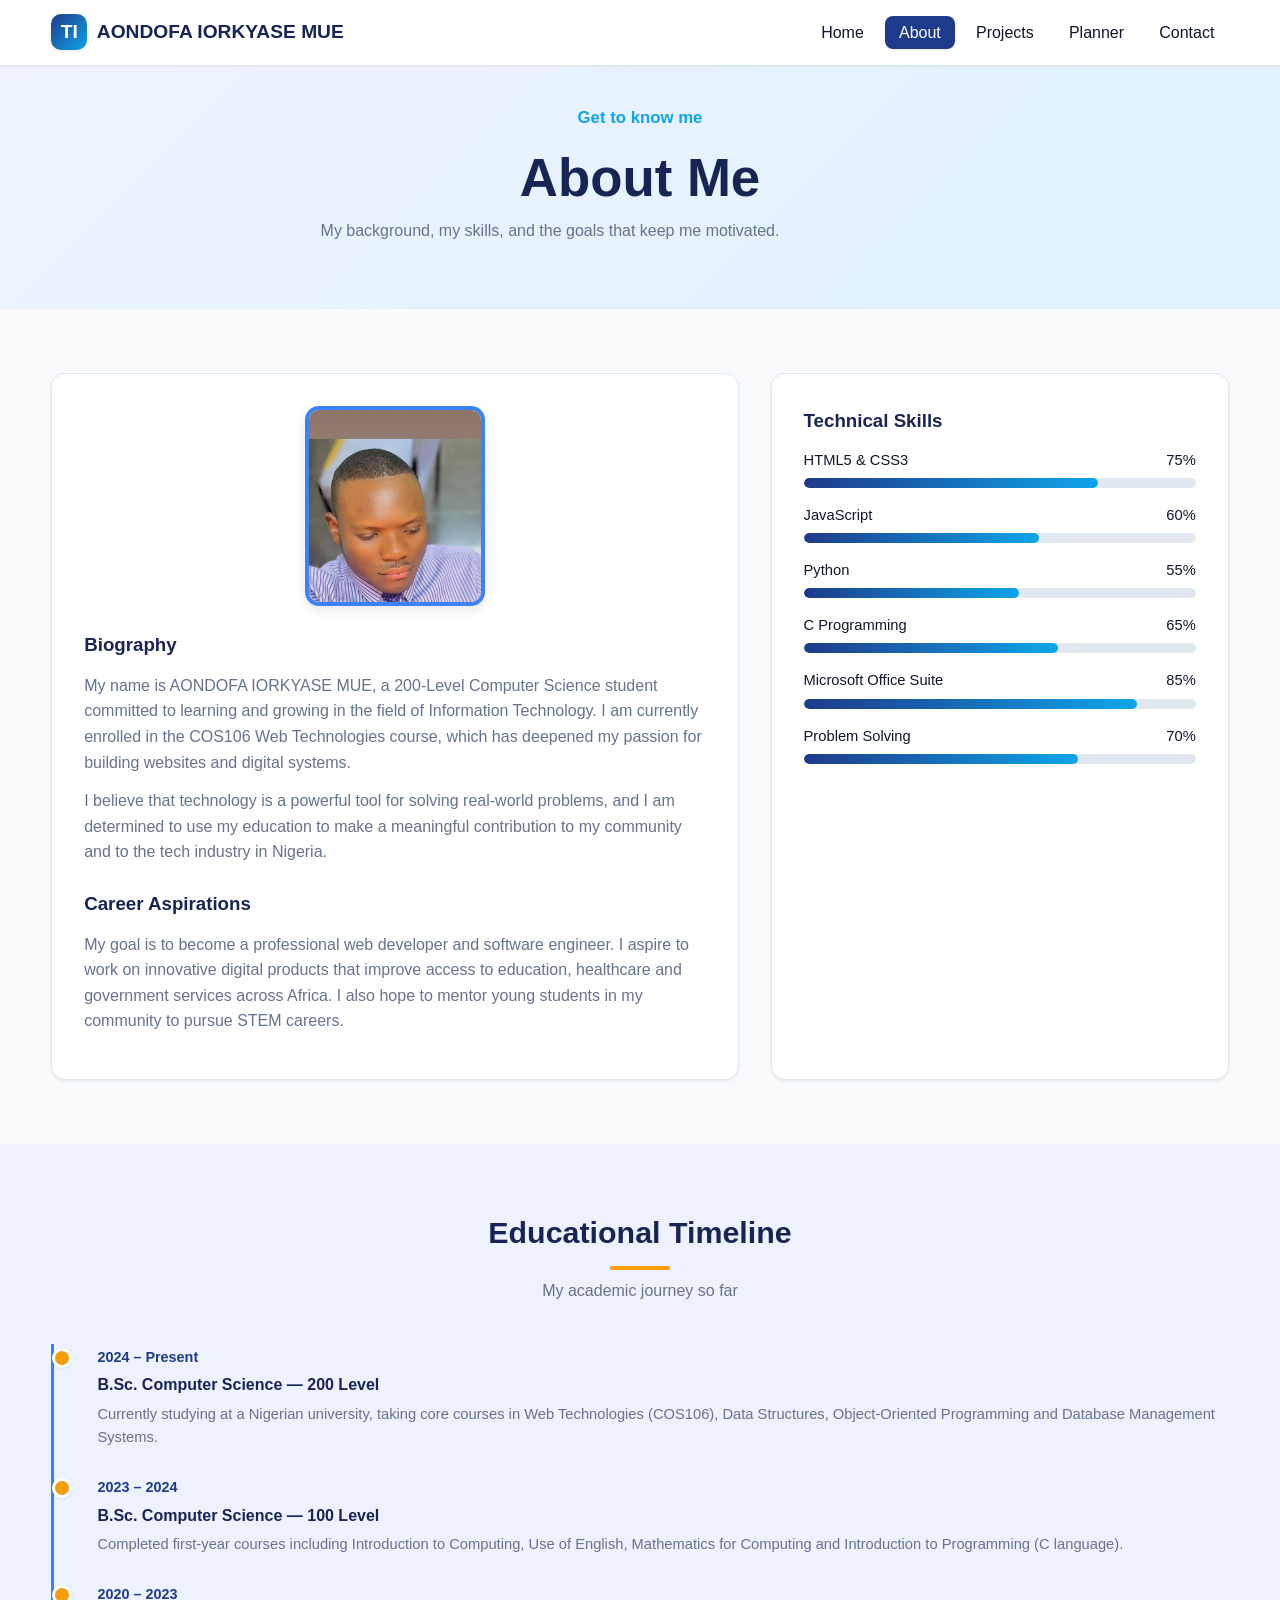
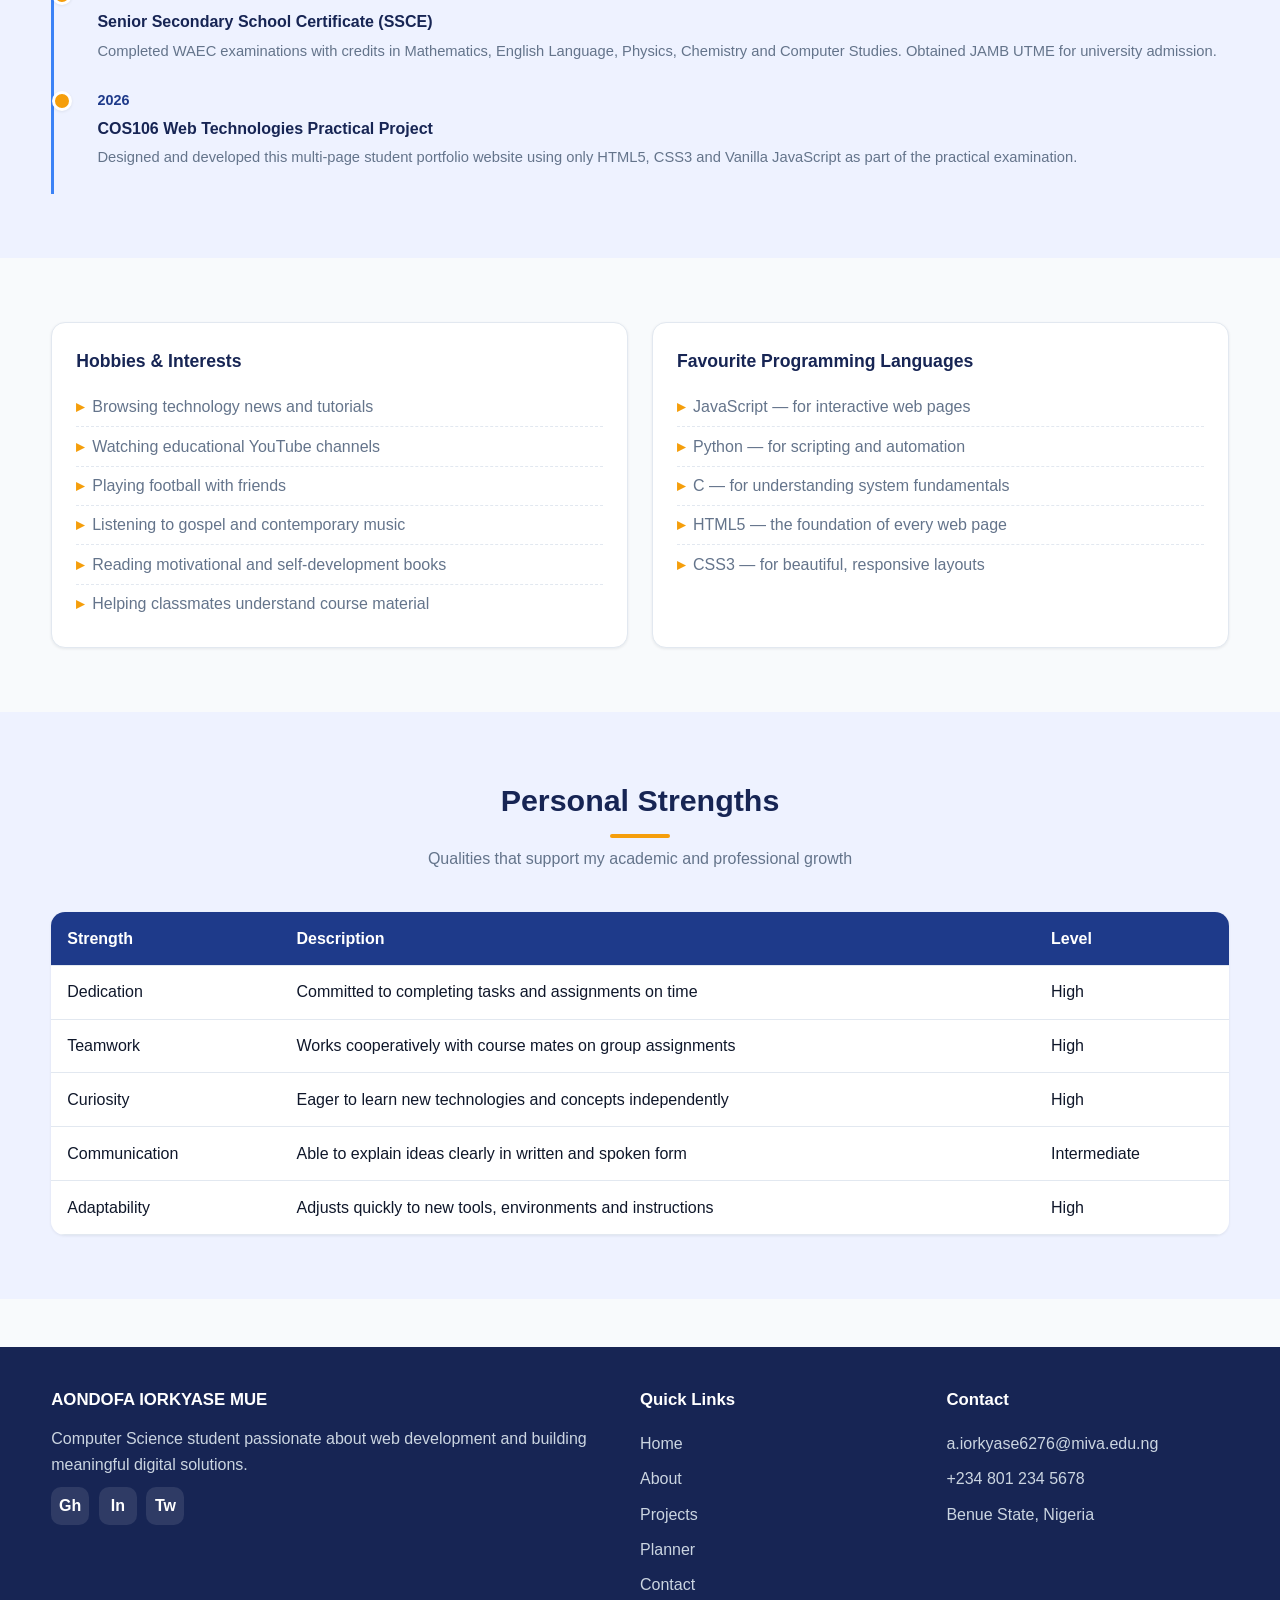
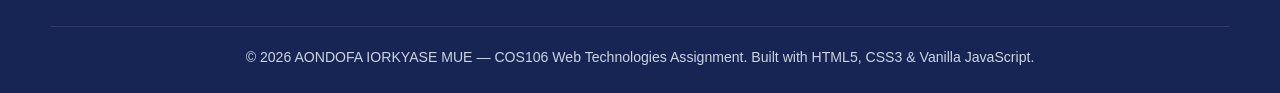
==== commit a3e88b36: "Update personal details across site" ====
--- a/about.html
+++ b/about.html
@@ -3,8 +3,8 @@
 <head>
   <meta charset="UTF-8" />
   <meta name="viewport" content="width=device-width, initial-scale=1.0" />
-  <meta name="description" content="About Terungwa Iorkyase - biography, education, skills and aspirations." />
-  <title>About | Terungwa Iorkyase</title>
+  <meta name="description" content="About AONDOFA IORKYASE MUE - biography, education, skills and aspirations." />
+  <title>About | AONDOFA IORKYASE MUE</title>
   <link rel="stylesheet" href="css/style.css" />
 </head>
 <body>
@@ -15,7 +15,7 @@
       <nav class="nav" aria-label="Main navigation">
         <a href="index.html" class="brand">
           <span class="logo-dot">TI</span>
-          <span>Terungwa Iorkyase</span>
+          <span>AONDOFA IORKYASE MUE</span>
         </a>
         <button class="nav-toggle" aria-label="Toggle navigation" aria-expanded="false">
           <span></span><span></span><span></span>
@@ -53,12 +53,12 @@
 
             <div class="about-profile-photo">
               <!-- Add your photo here as student.jpeg -->
-              <img src="images/student.jpeg" alt="Terungwa Iorkyase profile photograph" />
+              <img src="images/student.jpeg" alt="AONDOFA IORKYASE MUE profile photograph" />
             </div>
 
             <h3>Biography</h3>
             <p>
-              My name is Terungwa Iorkyase, a 200-Level Computer Science student
+              My name is AONDOFA IORKYASE MUE, a 200-Level Computer Science student
               committed to learning and growing in the field of Information Technology.
               I am currently enrolled in the COS106 Web Technologies course, which
               has deepened my passion for building websites and digital systems.
@@ -226,7 +226,7 @@
     <div class="container">
       <div class="footer-grid">
         <div class="footer-col">
-          <h4>Terungwa Iorkyase</h4>
+          <h4>AONDOFA IORKYASE MUE</h4>
           <p>Computer Science student passionate about web development and building meaningful digital solutions.</p>
           <div class="social-links">
             <a href="#" aria-label="GitHub">Gh</a>
@@ -244,13 +244,13 @@
         </div>
         <div class="footer-col">
           <h4>Contact</h4>
-          <a href="mailto:terungwa.iorkyase@student.edu.ng">terungwa.iorkyase@student.edu.ng</a>
+          <a href="mailto:a.iorkyase6276@miva.edu.ng">a.iorkyase6276@miva.edu.ng</a>
           <a href="tel:+2348012345678">+234 801 234 5678</a>
           <a href="#">Benue State, Nigeria</a>
         </div>
       </div>
       <div class="footer-bottom">
-        &copy; 2026 Terungwa Iorkyase &mdash; COS106 Web Technologies Assignment.
+        &copy; 2026 AONDOFA IORKYASE MUE &mdash; COS106 Web Technologies Assignment.
         Built with HTML5, CSS3 &amp; Vanilla JavaScript.
       </div>
     </div>
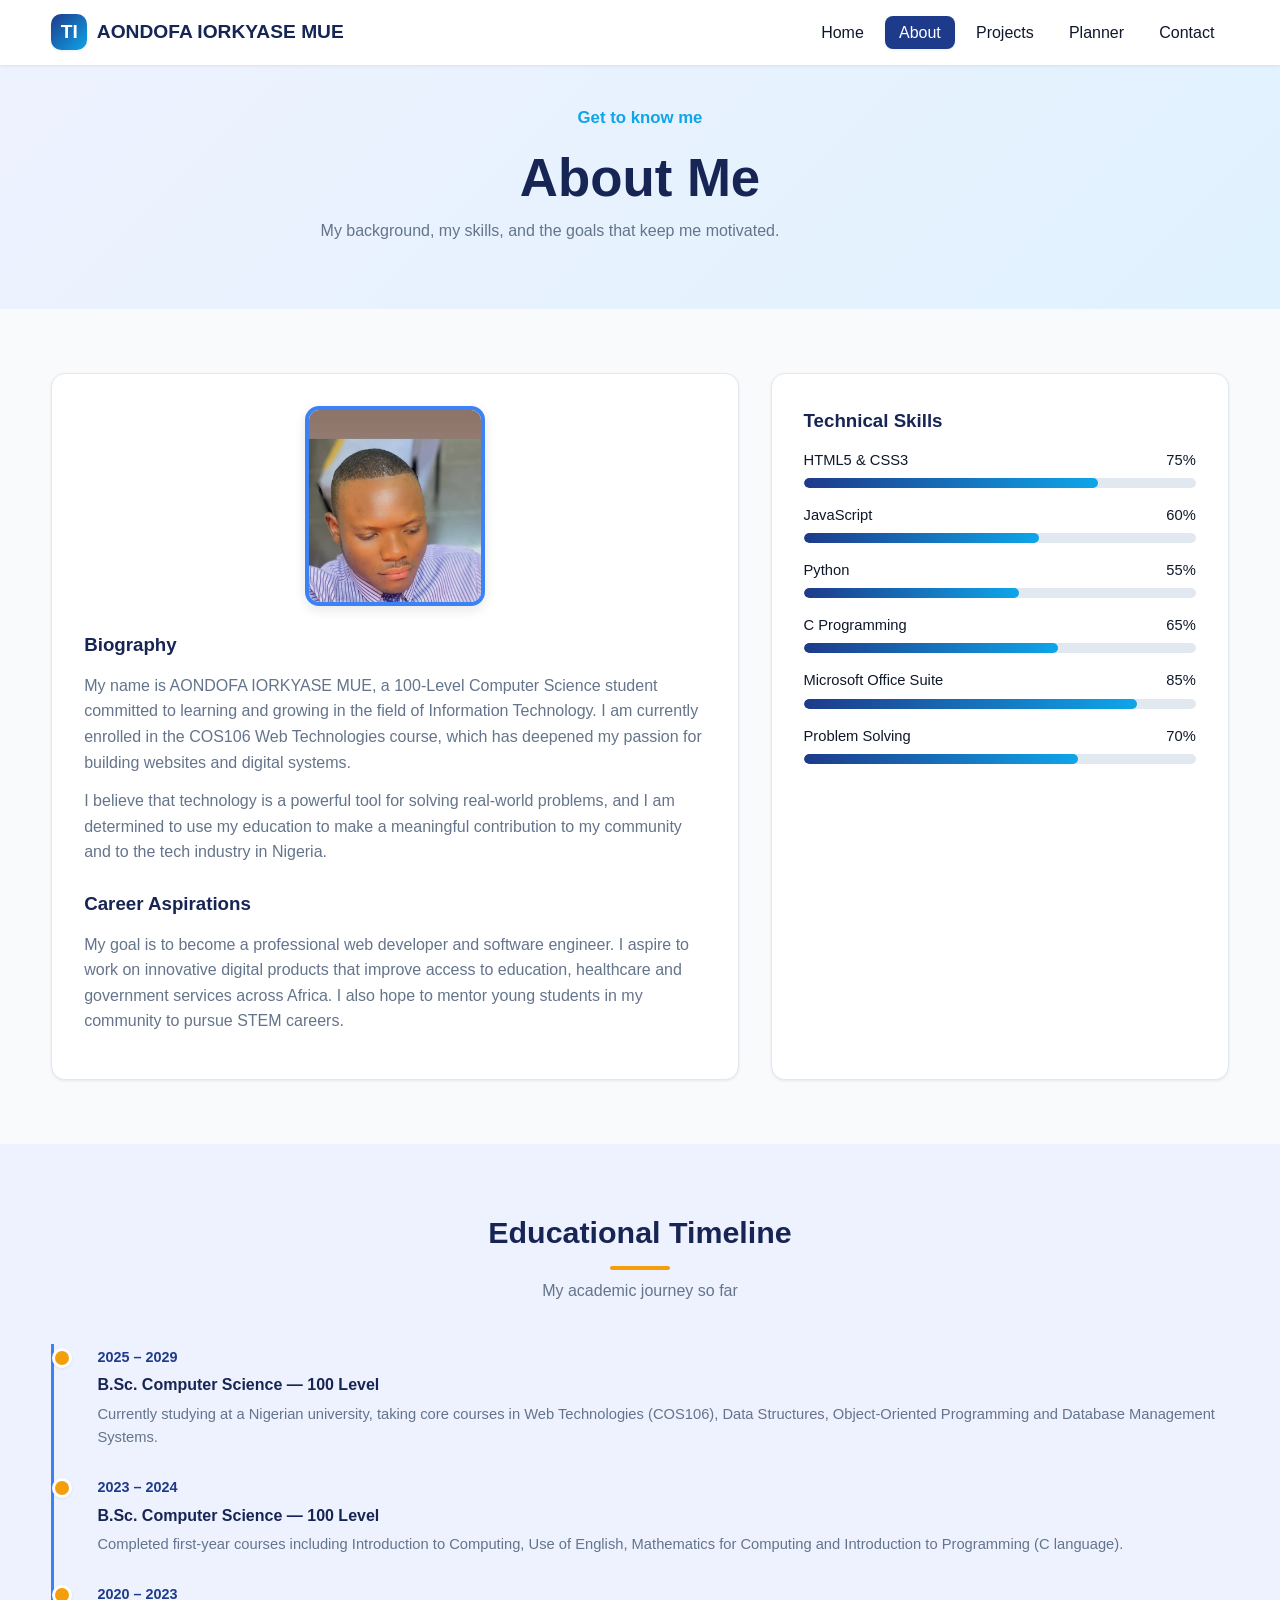
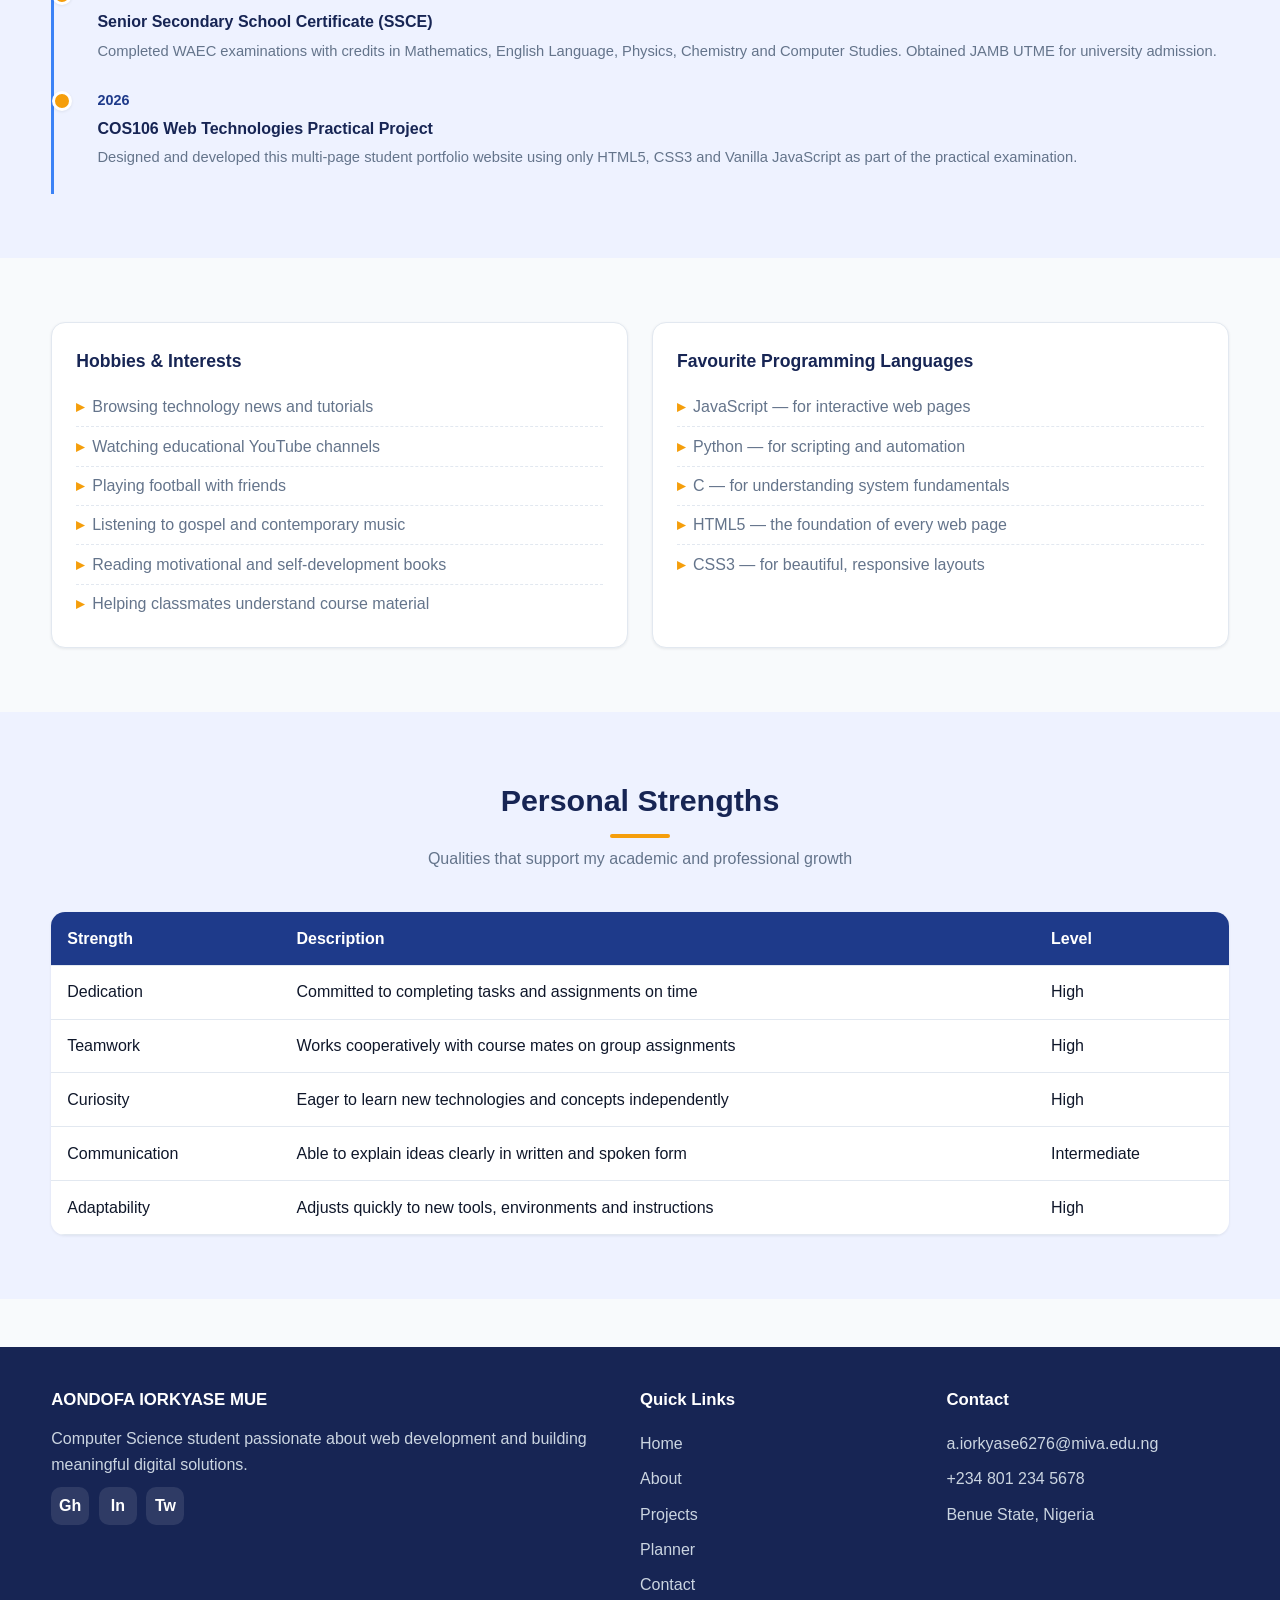
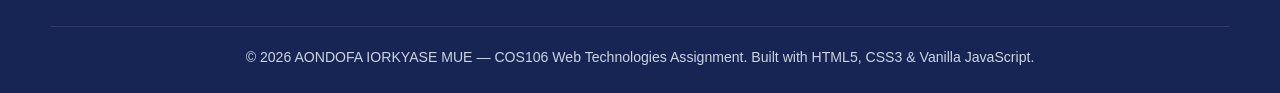
==== commit 6bfcd836: "Modify about page" ====
--- a/about.html
+++ b/about.html
@@ -58,7 +58,7 @@
 
             <h3>Biography</h3>
             <p>
-              My name is AONDOFA IORKYASE MUE, a 200-Level Computer Science student
+              My name is AONDOFA IORKYASE MUE, a 100-Level Computer Science student
               committed to learning and growing in the field of Information Technology.
               I am currently enrolled in the COS106 Web Technologies course, which
               has deepened my passion for building websites and digital systems.
@@ -117,8 +117,8 @@
         <p class="section-subtitle fade-in">My academic journey so far</p>
         <div class="timeline">
           <div class="timeline-item fade-in">
-            <span class="year">2024 &ndash; Present</span>
-            <h4>B.Sc. Computer Science &mdash; 200 Level</h4>
+            <span class="year">2025 &ndash; 2029</span>
+            <h4>B.Sc. Computer Science &mdash; 100 Level</h4>
             <p>Currently studying at a Nigerian university, taking core courses in Web Technologies (COS106),
                Data Structures, Object-Oriented Programming and Database Management Systems.</p>
           </div>
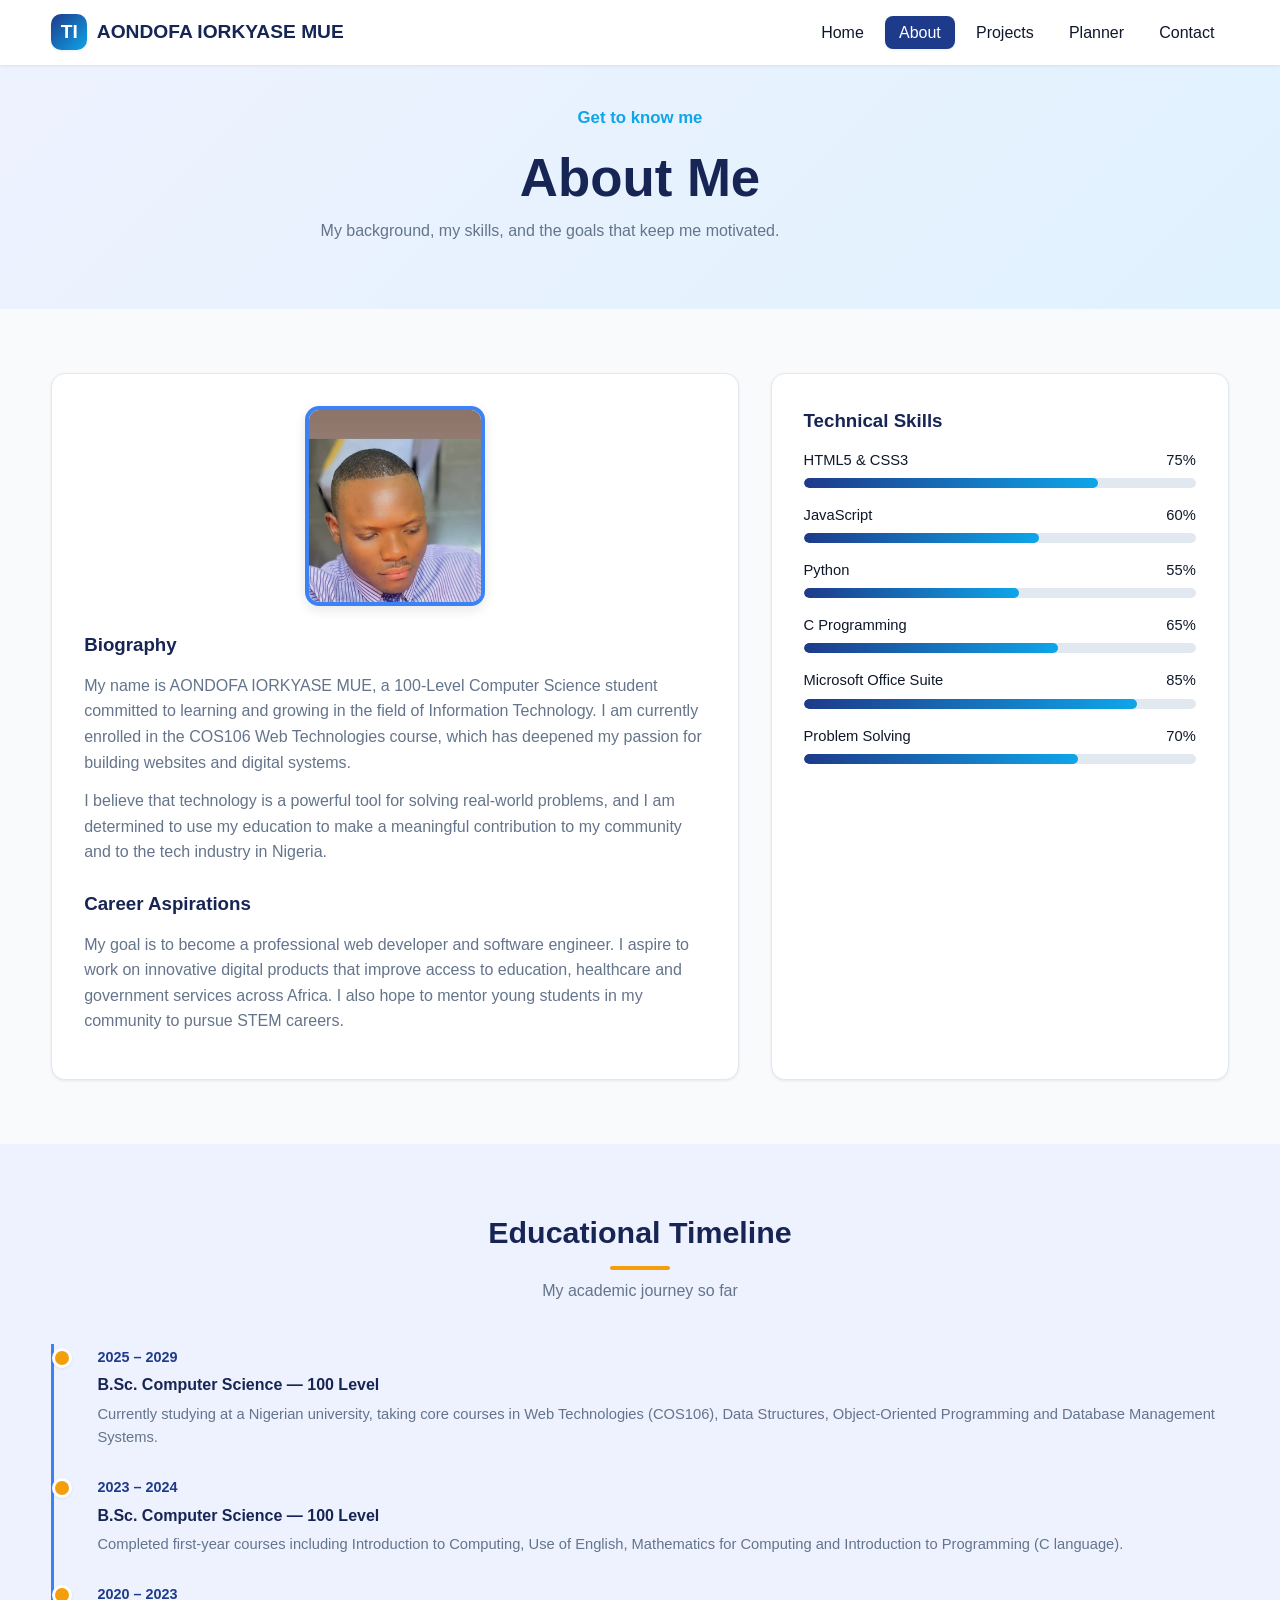
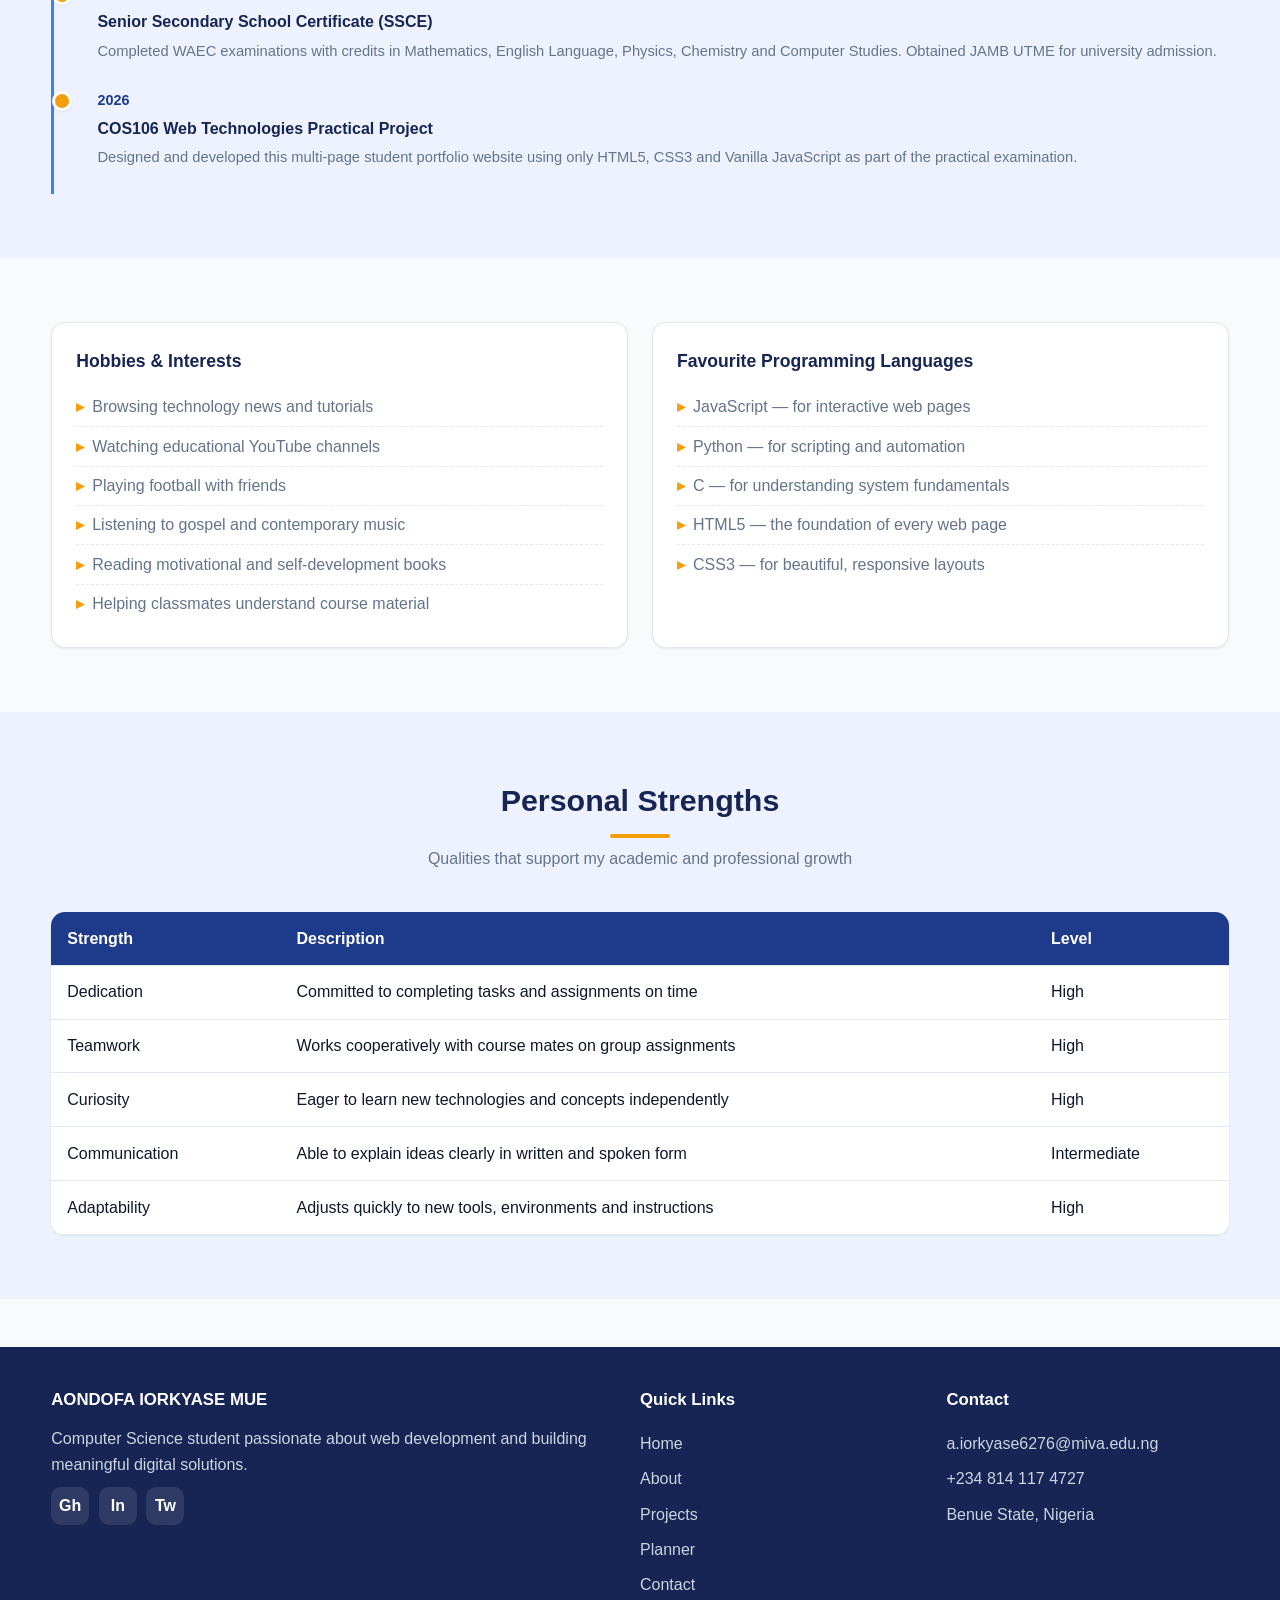
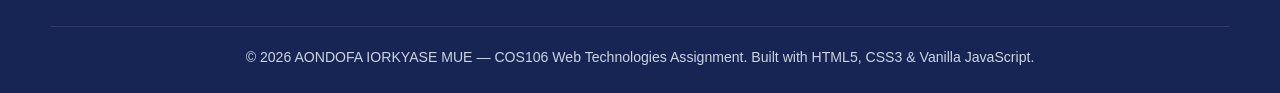
==== commit 4ca3cd3d: "Update contact details" ====
--- a/about.html
+++ b/about.html
@@ -245,7 +245,7 @@
         <div class="footer-col">
           <h4>Contact</h4>
           <a href="mailto:a.iorkyase6276@miva.edu.ng">a.iorkyase6276@miva.edu.ng</a>
-          <a href="tel:+2348012345678">+234 801 234 5678</a>
+          <a href="tel:+2348141174727">+234 814 117 4727</a>
           <a href="#">Benue State, Nigeria</a>
         </div>
       </div>
